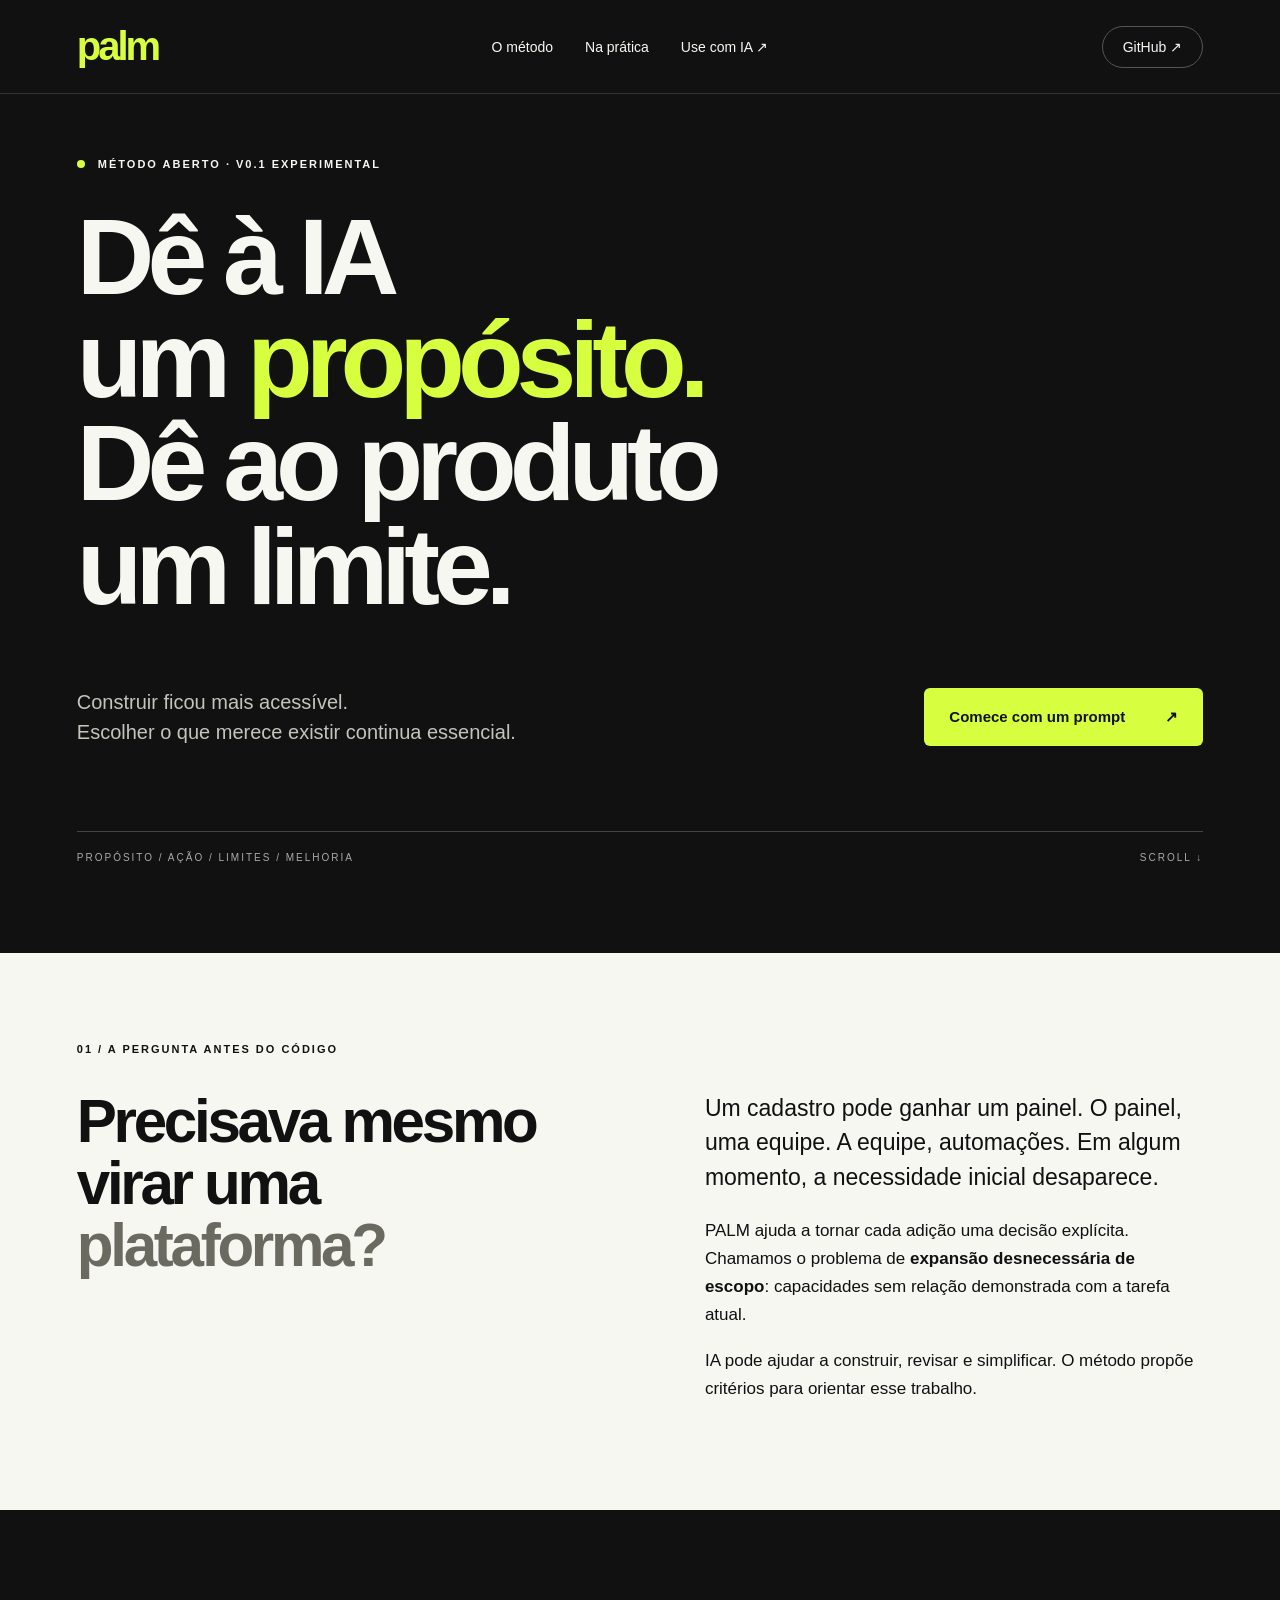
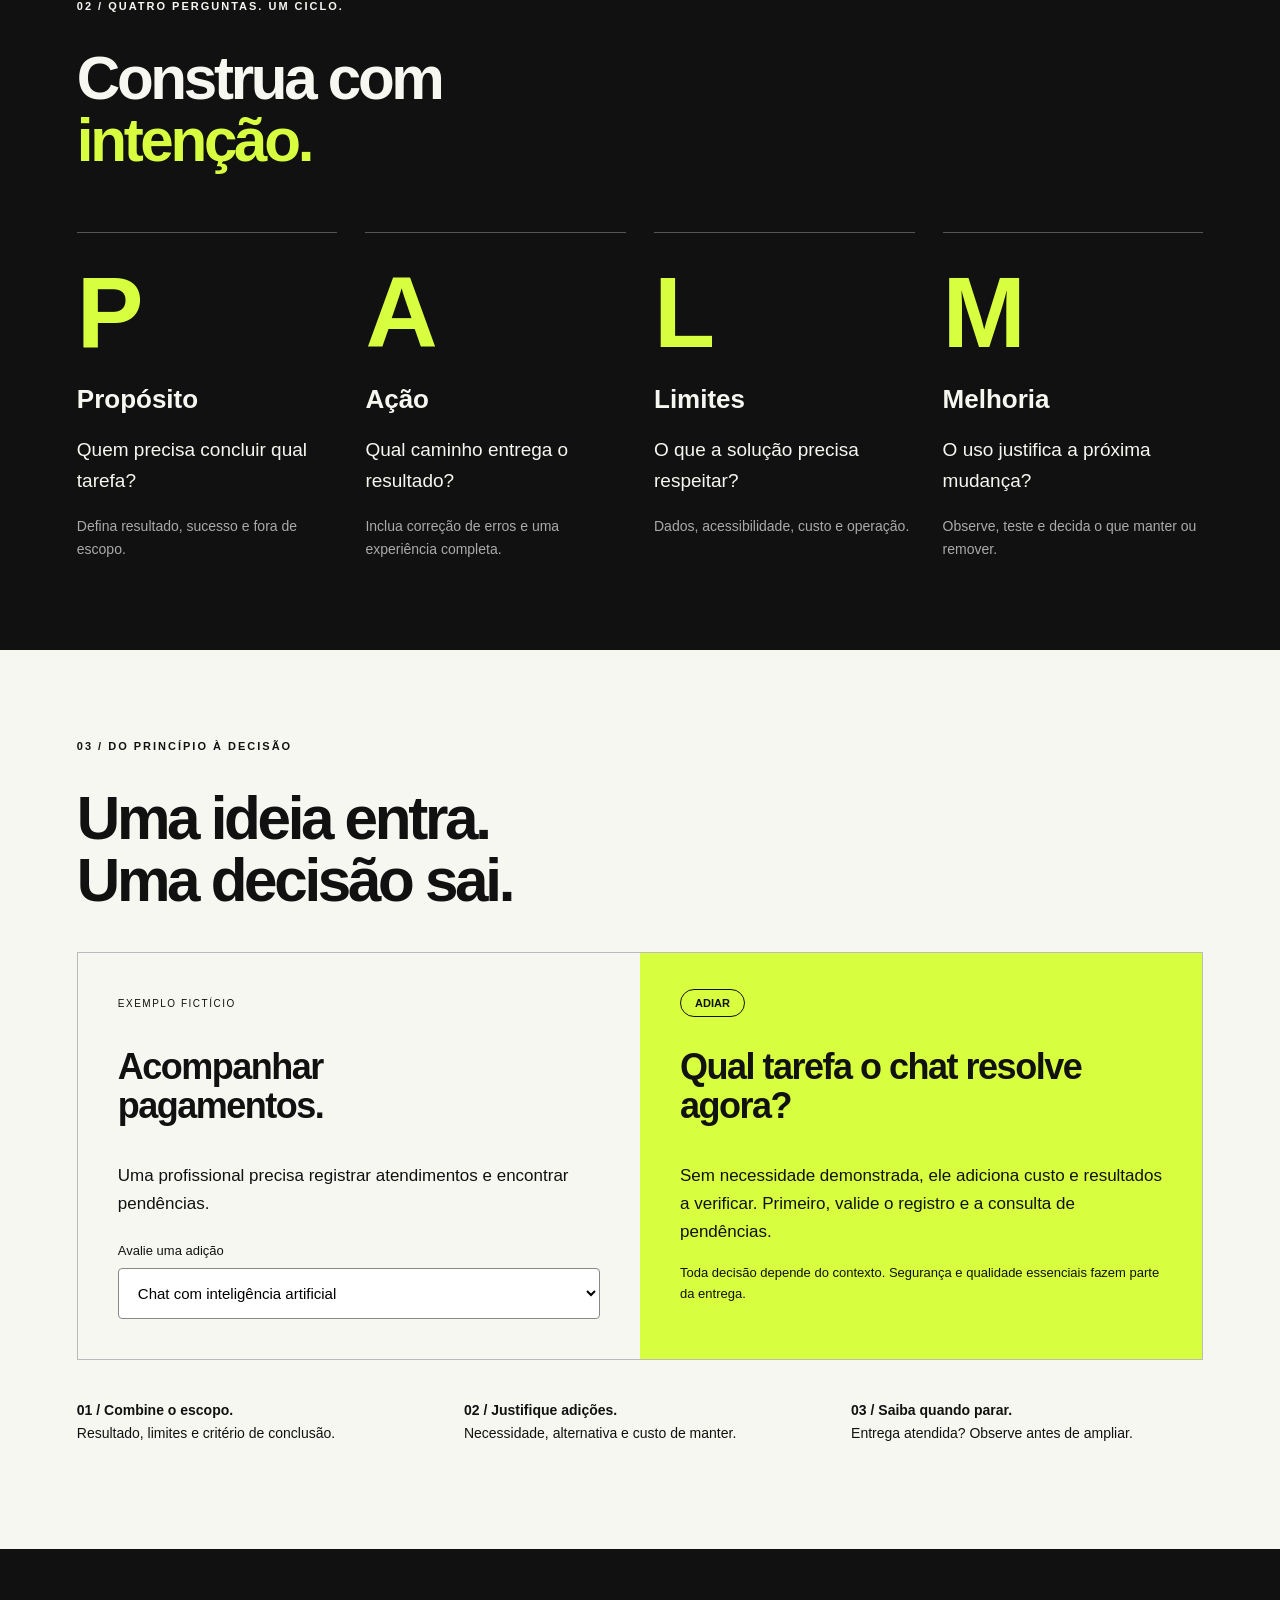
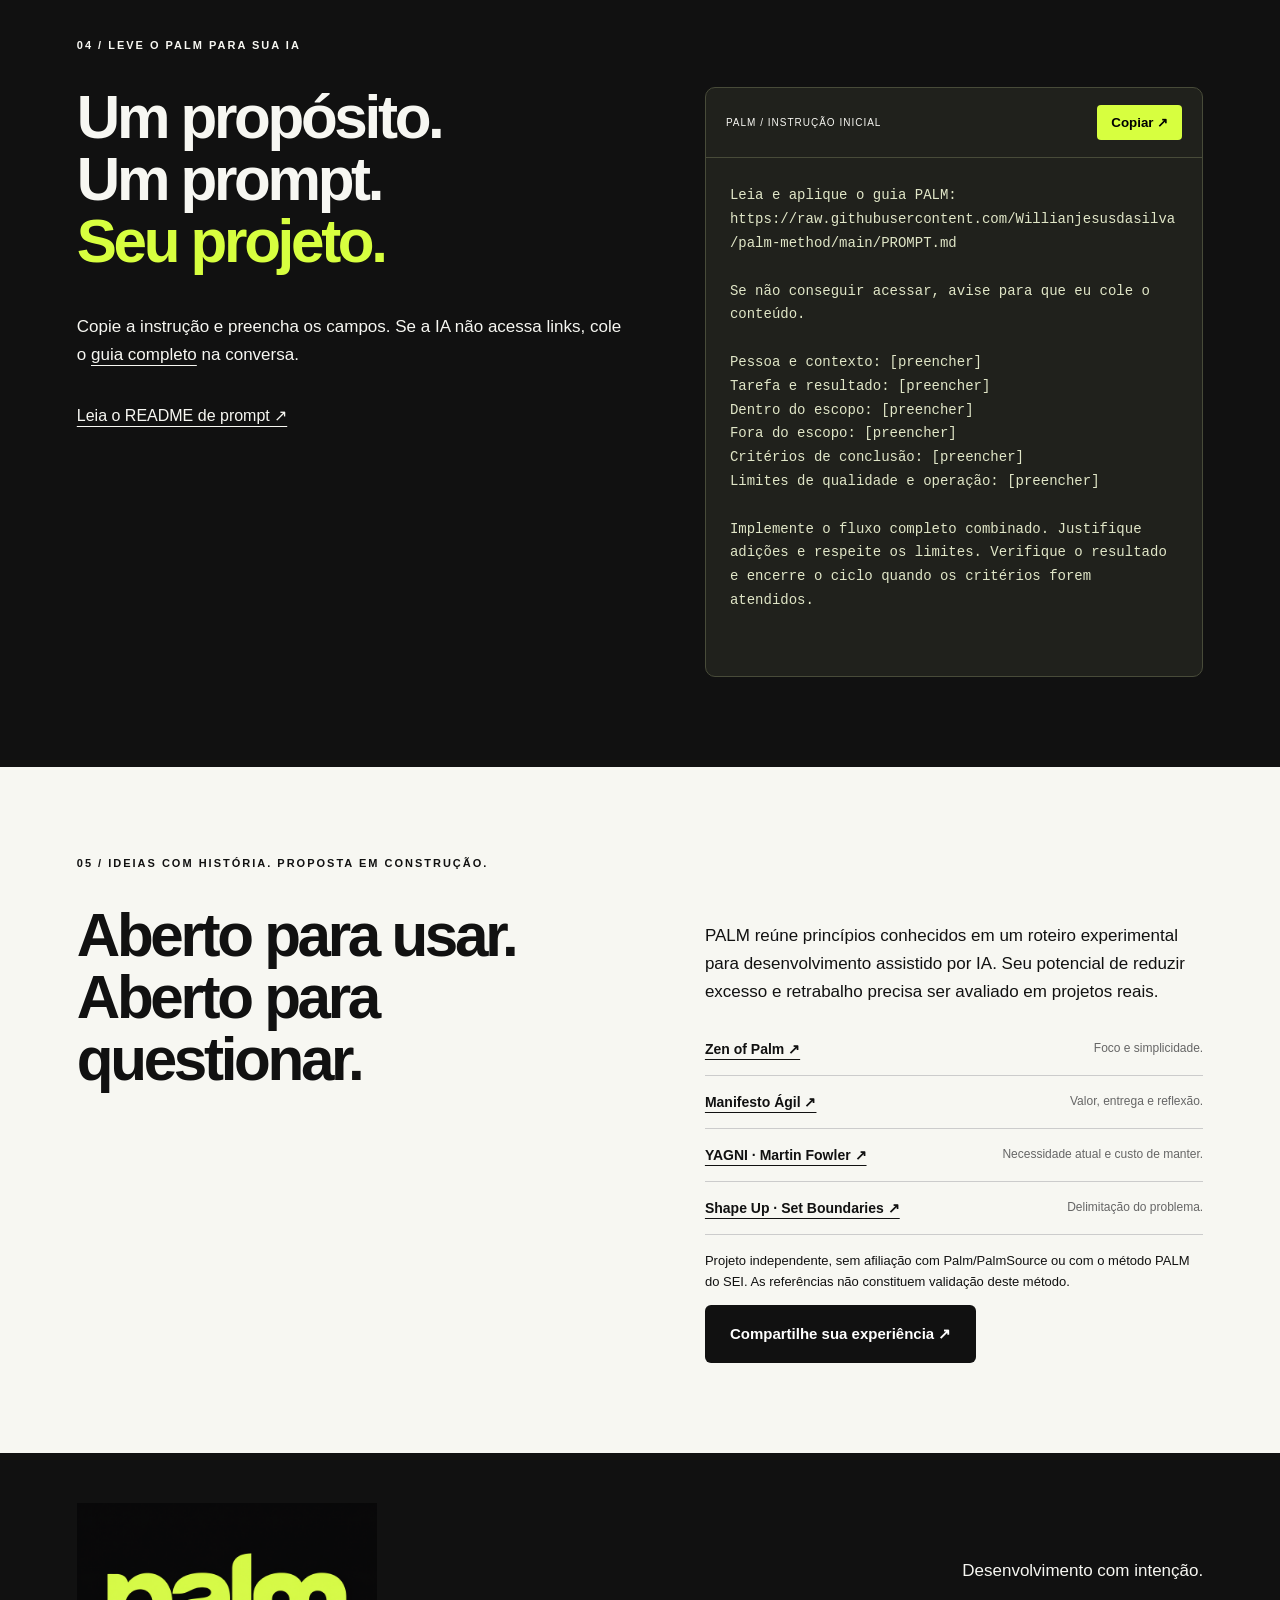
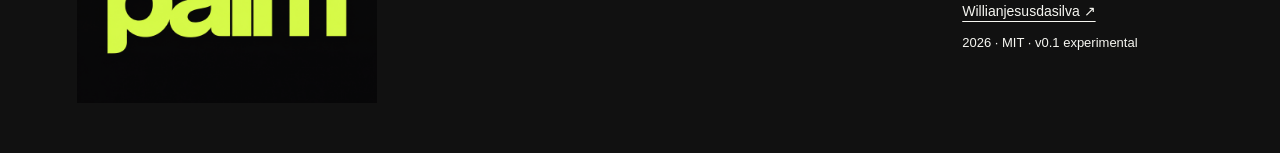
==== index.html @ abf9d0d0 "Publish PALM experimental method, prompt guide and visual website" ====
<!doctype html>
<html lang="pt-BR"><head><meta charset="utf-8"><meta name="viewport" content="width=device-width,initial-scale=1"><title>PALM — Desenvolvimento com intenção</title><meta name="description" content="Um método aberto para desenvolver com IA e controlar a expansão desnecessária de escopo. Explore o ciclo PALM e copie o prompt."><meta property="og:title" content="PALM — Dê à IA um propósito."><meta property="og:description" content="Dê ao produto um limite. Um método aberto para desenvolver com intenção."><meta property="og:image" content="https://willianjesusdasilva.github.io/palm-method/assets/palm-logo.png"><meta name="theme-color" content="#111111"><link rel="stylesheet" href="style.css"></head>
<body><a class="skip" href="#conteudo">Ir para o conteúdo</a><header><a class="wordmark" href="#" aria-label="PALM início">palm<span>®?</span></a><nav aria-label="Principal"><a href="#metodo">O método</a><a href="#pratica">Na prática</a><a href="#prompt">Use com IA ↗</a></nav><a class="repo" href="https://github.com/Willianjesusdasilva/palm-method">GitHub ↗</a></header>
<main id="conteudo"><section class="hero"><div class="eyebrow"><span class="dot"></span> MÉTODO ABERTO · V0.1 EXPERIMENTAL</div><h1>Dê à IA<br>um <em>propósito.</em><br>Dê ao produto<br>um limite.</h1><div class="hero-bottom"><p>Construir ficou mais acessível.<br>Escolher o que merece existir continua essencial.</p><a class="button lime" href="#prompt">Comece com um prompt <span>↗</span></a></div><div class="hero-note">PROPÓSITO / AÇÃO / LIMITES / MELHORIA <span>SCROLL ↓</span></div></section>
<section class="problem light"><div class="eyebrow">01 / A PERGUNTA ANTES DO CÓDIGO</div><div class="split"><h2>Precisava mesmo<br>virar uma<br><span class="outline">plataforma?</span></h2><div><p class="large">Um cadastro pode ganhar um painel. O painel, uma equipe. A equipe, automações. Em algum momento, a necessidade inicial desaparece.</p><p>PALM ajuda a tornar cada adição uma decisão explícita. Chamamos o problema de <strong>expansão desnecessária de escopo</strong>: capacidades sem relação demonstrada com a tarefa atual.</p><p>IA pode ajudar a construir, revisar e simplificar. O método propõe critérios para orientar esse trabalho.</p></div></div></section>
<section id="metodo" class="method"><div class="eyebrow">02 / QUATRO PERGUNTAS. UM CICLO.</div><h2>Construa com<br><em>intenção.</em></h2><div class="stages"><article><span>P</span><h3>Propósito</h3><p>Quem precisa concluir qual tarefa?</p><small>Defina resultado, sucesso e fora de escopo.</small></article><article><span>A</span><h3>Ação</h3><p>Qual caminho entrega o resultado?</p><small>Inclua correção de erros e uma experiência completa.</small></article><article><span>L</span><h3>Limites</h3><p>O que a solução precisa respeitar?</p><small>Dados, acessibilidade, custo e operação.</small></article><article><span>M</span><h3>Melhoria</h3><p>O uso justifica a próxima mudança?</p><small>Observe, teste e decida o que manter ou remover.</small></article></div></section>
<section id="pratica" class="practice light"><div class="eyebrow">03 / DO PRINCÍPIO À DECISÃO</div><h2>Uma ideia entra.<br>Uma decisão sai.</h2><div class="decision"><div><span class="tag">EXEMPLO FICTÍCIO</span><h3>Acompanhar<br>pagamentos.</h3><p>Uma profissional precisa registrar atendimentos e encontrar pendências.</p><label for="scenario">Avalie uma adição</label><select id="scenario"><option value="chat">Chat com inteligência artificial</option><option value="access">Controle de acesso</option><option value="dashboard">Painel de indicadores</option></select></div><div class="decision-answer" aria-live="polite"><span id="verdict">ADIAR</span><h3 id="reason">Qual tarefa o chat resolve agora?</h3><p id="explanation">Sem necessidade demonstrada, ele adiciona custo e resultados a verificar. Primeiro, valide o registro e a consulta de pendências.</p><p class="fine">Toda decisão depende do contexto. Segurança e qualidade essenciais fazem parte da entrega.</p></div></div><div class="rules"><p><b>01 / Combine o escopo.</b><br>Resultado, limites e critério de conclusão.</p><p><b>02 / Justifique adições.</b><br>Necessidade, alternativa e custo de manter.</p><p><b>03 / Saiba quando parar.</b><br>Entrega atendida? Observe antes de ampliar.</p></div></section>
<section id="prompt" class="prompt"><div class="eyebrow">04 / LEVE O PALM PARA SUA IA</div><div class="split"><div><h2>Um propósito.<br>Um prompt.<br><em>Seu projeto.</em></h2><p>Copie a instrução e preencha os campos. Se a IA não acessa links, cole o <a href="PROMPT.md">guia completo</a> na conversa.</p><a class="text-link" href="https://github.com/Willianjesusdasilva/palm-method/blob/main/PROMPT.md">Leia o README de prompt ↗</a></div><div class="terminal"><div class="terminal-top">PALM / INSTRUÇÃO INICIAL <button id="copy" type="button">Copiar ↗</button></div><pre id="prompt-text">Leia e aplique o guia PALM:
https://raw.githubusercontent.com/Willianjesusdasilva/palm-method/main/PROMPT.md

Se não conseguir acessar, avise para que eu cole o conteúdo.

Pessoa e contexto: [preencher]
Tarefa e resultado: [preencher]
Dentro do escopo: [preencher]
Fora do escopo: [preencher]
Critérios de conclusão: [preencher]
Limites de qualidade e operação: [preencher]

Implemente o fluxo completo combinado. Justifique adições e respeite os limites. Verifique o resultado e encerre o ciclo quando os critérios forem atendidos.</pre><p id="copy-status" role="status"></p></div></div></section>
<section class="references light"><div class="eyebrow">05 / IDEIAS COM HISTÓRIA. PROPOSTA EM CONSTRUÇÃO.</div><div class="split"><h2>Aberto para usar.<br>Aberto para<br>questionar.</h2><div><p>PALM reúne princípios conhecidos em um roteiro experimental para desenvolvimento assistido por IA. Seu potencial de reduzir excesso e retrabalho precisa ser avaliado em projetos reais.</p><ul><li><a href="https://www.cs.uml.edu/~fredm/courses/91.308-fall05/palm/zenofpalm.pdf">Zen of Palm ↗</a><span>Foco e simplicidade.</span></li><li><a href="https://agilemanifesto.org/principles.html">Manifesto Ágil ↗</a><span>Valor, entrega e reflexão.</span></li><li><a href="https://martinfowler.com/bliki/Yagni.html">YAGNI · Martin Fowler ↗</a><span>Necessidade atual e custo de manter.</span></li><li><a href="https://basecamp.com/shapeup/1.2-chapter-03">Shape Up · Set Boundaries ↗</a><span>Delimitação do problema.</span></li></ul><p class="fine">Projeto independente, sem afiliação com Palm/PalmSource ou com o método PALM do SEI. As referências não constituem validação deste método.</p><a class="button dark" href="https://github.com/Willianjesusdasilva/palm-method/issues">Compartilhe sua experiência ↗</a></div></div></section>
<footer><img src="assets/palm-logo.png" alt="palm" width="300"><div><p>Desenvolvimento com intenção.</p><a href="https://github.com/Willianjesusdasilva">Willianjesusdasilva ↗</a><p class="fine">2026 · MIT · v0.1 experimental</p></div></footer></main><script src="app.js"></script></body></html>
---- style.css ----
:root{--ink:#111;--lime:#d7ff3f;--paper:#f7f7f2}*{box-sizing:border-box}html{scroll-behavior:smooth;scroll-padding-top:30px}body{margin:0;background:var(--ink);color:var(--paper);font-family:Arial,Helvetica,sans-serif}a{color:inherit;text-underline-offset:5px}header{display:flex;align-items:center;justify-content:space-between;padding:24px 6%;border-bottom:1px solid #333}.wordmark{font-size:40px;font-weight:900;letter-spacing:-3px;text-decoration:none;color:var(--lime)}.wordmark span{display:none}nav{display:flex;gap:32px}nav a,.repo{font-size:14px;text-decoration:none}.repo{border:1px solid #555;padding:12px 20px;border-radius:30px}section{padding:90px 6%}.hero{padding-top:64px}.eyebrow{font-size:11px;font-weight:700;letter-spacing:2px;margin-bottom:36px}.dot{display:inline-block;width:8px;height:8px;border-radius:50%;background:var(--lime);margin-right:8px}h1{font-size:clamp(64px,8.4vw,130px);line-height:.96;letter-spacing:-.065em;margin:0 0 48px;font-weight:800}em{color:var(--lime);font-style:normal}.hero-bottom{display:flex;justify-content:space-between;align-items:center}.hero-bottom p{font-size:20px;line-height:1.5;color:#c4c4bc}.button{display:inline-flex;align-items:center;gap:40px;padding:20px 25px;border-radius:6px;font-size:15px;font-weight:700;text-decoration:none}.lime{background:var(--lime);color:var(--ink)}.dark{background:var(--ink);color:white}.hero-note{display:flex;justify-content:space-between;margin-top:64px;padding-top:20px;border-top:1px solid #444;font-size:10px;letter-spacing:2px;color:#aaa}.light{background:var(--paper);color:var(--ink)}.split{display:grid;grid-template-columns:1.1fr 1fr;gap:80px}h2{font-size:clamp(40px,4.7vw,70px);line-height:1.03;letter-spacing:-.055em;margin:0 0 40px}.outline{color:#6a6a60}p{line-height:1.65;font-size:17px}.large{font-size:23px;line-height:1.5;margin-top:0}.stages{display:grid;grid-template-columns:repeat(4,1fr);gap:28px;margin-top:60px}.stages article{border-top:1px solid #555;padding-top:22px}.stages article>span{font-size:100px;color:var(--lime);font-weight:bold;letter-spacing:-8px}.stages h3{font-size:26px;margin:14px 0}.stages p{font-size:19px}.stages small{font-size:14px;line-height:1.6;color:#aaa}.decision{display:grid;grid-template-columns:1fr 1fr;border:1px solid #bbb}.decision>div{padding:40px}.tag{font-size:10px;letter-spacing:1.5px}.decision h3{font-size:36px;letter-spacing:-1.5px;line-height:1.1}.decision-answer{background:var(--lime)}.decision-answer>span{border:1px solid #111;border-radius:20px;padding:7px 14px;font-size:11px;font-weight:700}label{display:block;font-size:13px;margin:25px 0 10px}select{width:100%;padding:15px;background:white;border:1px solid #888;font-size:15px;border-radius:4px}.fine{font-size:13px;line-height:1.6}.rules{display:grid;grid-template-columns:repeat(3,1fr);gap:35px;margin-top:25px}.rules p{font-size:14px}.terminal{background:#20211c;border:1px solid #484b39;border-radius:10px;overflow:hidden}.terminal-top{display:flex;align-items:center;justify-content:space-between;padding:17px 20px;border-bottom:1px solid #484b39;font-size:10px;letter-spacing:1px}button{background:var(--lime);border:0;border-radius:4px;padding:10px 14px;cursor:pointer;font-weight:700}pre{font-family:Consolas,monospace;white-space:pre-wrap;overflow-wrap:anywhere;padding:12px 24px;font-size:14px;line-height:1.7;color:#e0e6c7}.text-link{display:inline-block;margin-top:20px}#copy-status{min-height:24px;font-size:13px;padding:0 24px;color:var(--lime)}ul{list-style:none;padding:0}li{padding:18px 0;border-bottom:1px solid #ccc;display:flex;justify-content:space-between;gap:15px}li a{font-weight:700;font-size:14px}li span{font-size:12px;color:#666}footer{padding:50px 6%;display:flex;align-items:center;justify-content:space-between}footer img{max-width:45%;height:auto}footer a{font-size:14px}a:focus-visible,button:focus-visible,select:focus-visible{outline:3px solid #a463ff;outline-offset:6px}.skip{position:absolute;left:10px;top:-100px;background:white;color:black;padding:15px;z-index:2}.skip:focus{top:10px}@media(max-width:760px){header{padding:20px 6%}nav{gap:14px}nav a{font-size:12px}.repo{display:none}section{padding:60px 6%}.hero{padding-top:45px}h1{font-size:clamp(56px,12vw,90px)}.hero-bottom,.split{display:block}.hero-bottom .button{margin-top:15px}.hero-note span{display:none}.split>div{margin-top:25px}.stages{grid-template-columns:1fr 1fr;gap:30px}.stages article>span{font-size:75px}.decision{grid-template-columns:1fr}.decision>div{padding:28px}.rules{grid-template-columns:1fr;gap:0}.terminal{margin-top:35px}li{display:block}li span{display:block;margin-top:8px}footer{gap:20px}footer p{font-size:14px}}@media(prefers-reduced-motion:reduce){html{scroll-behavior:auto}}
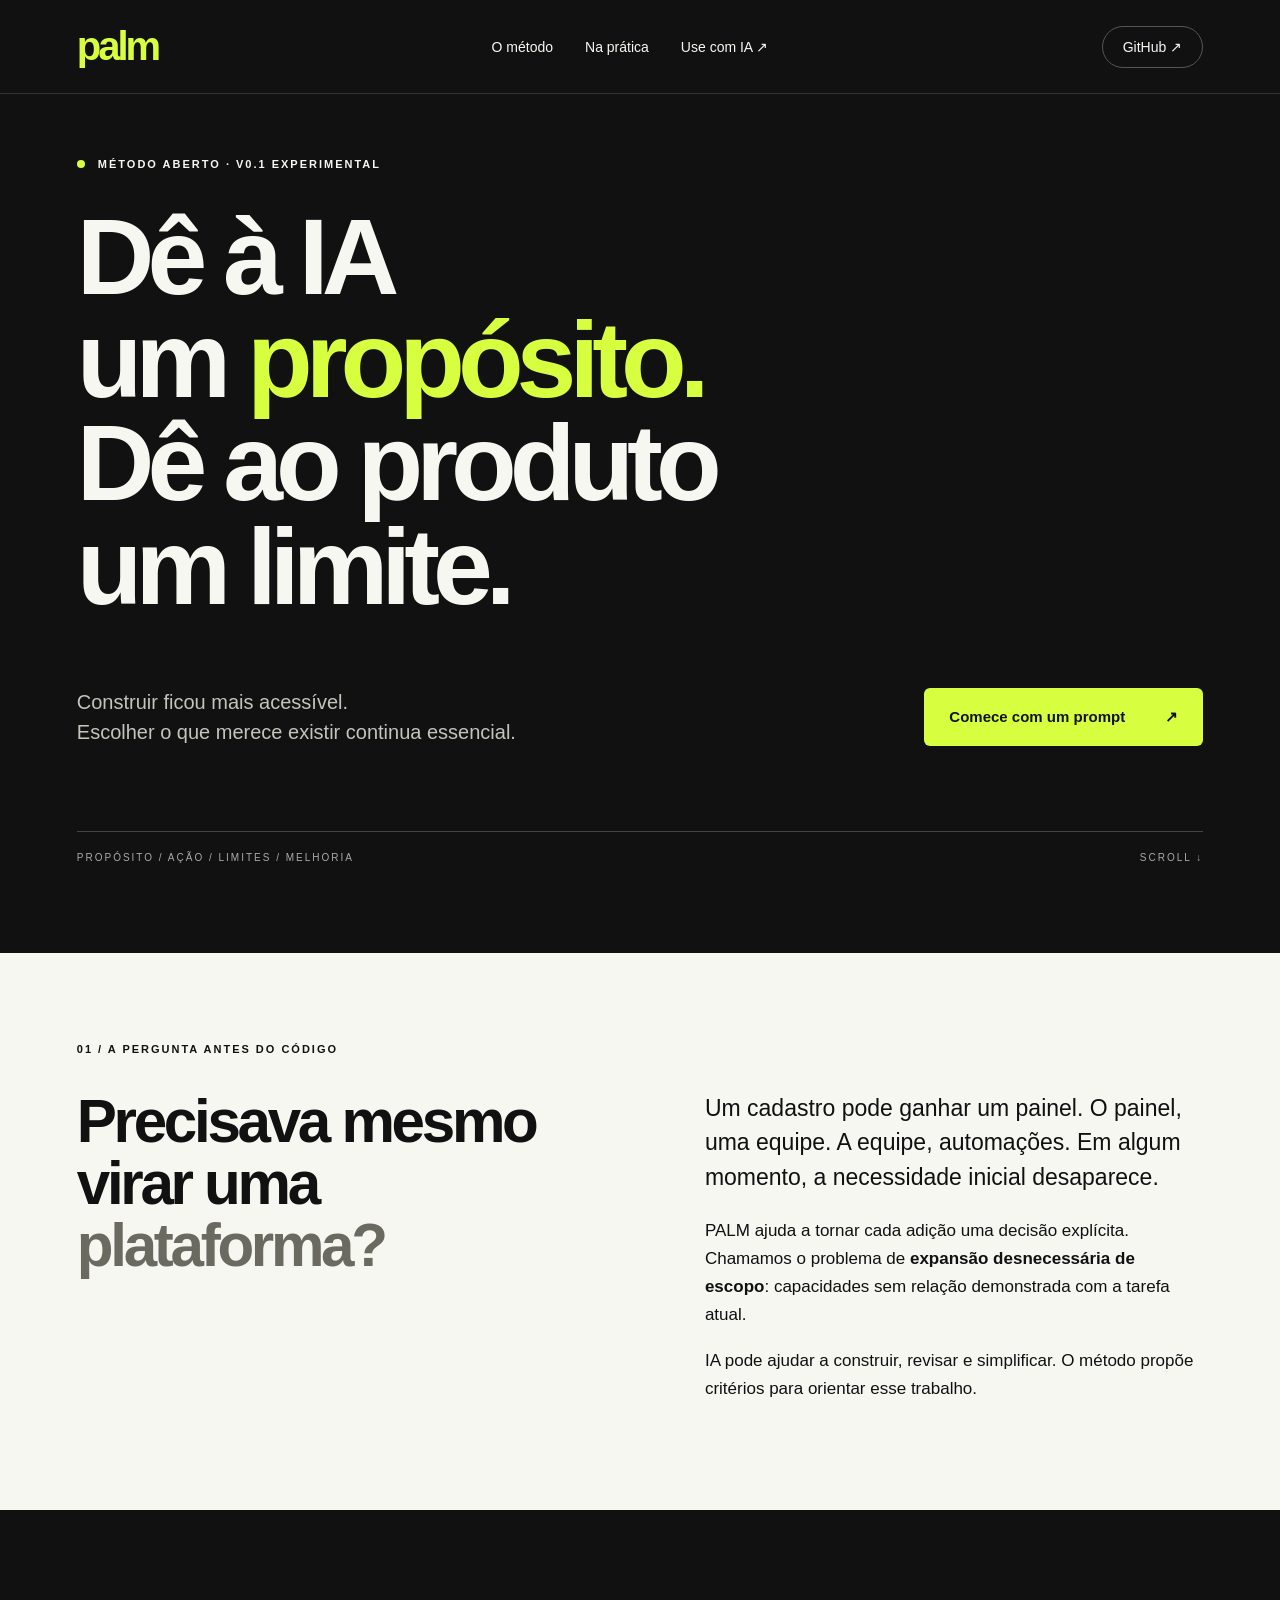
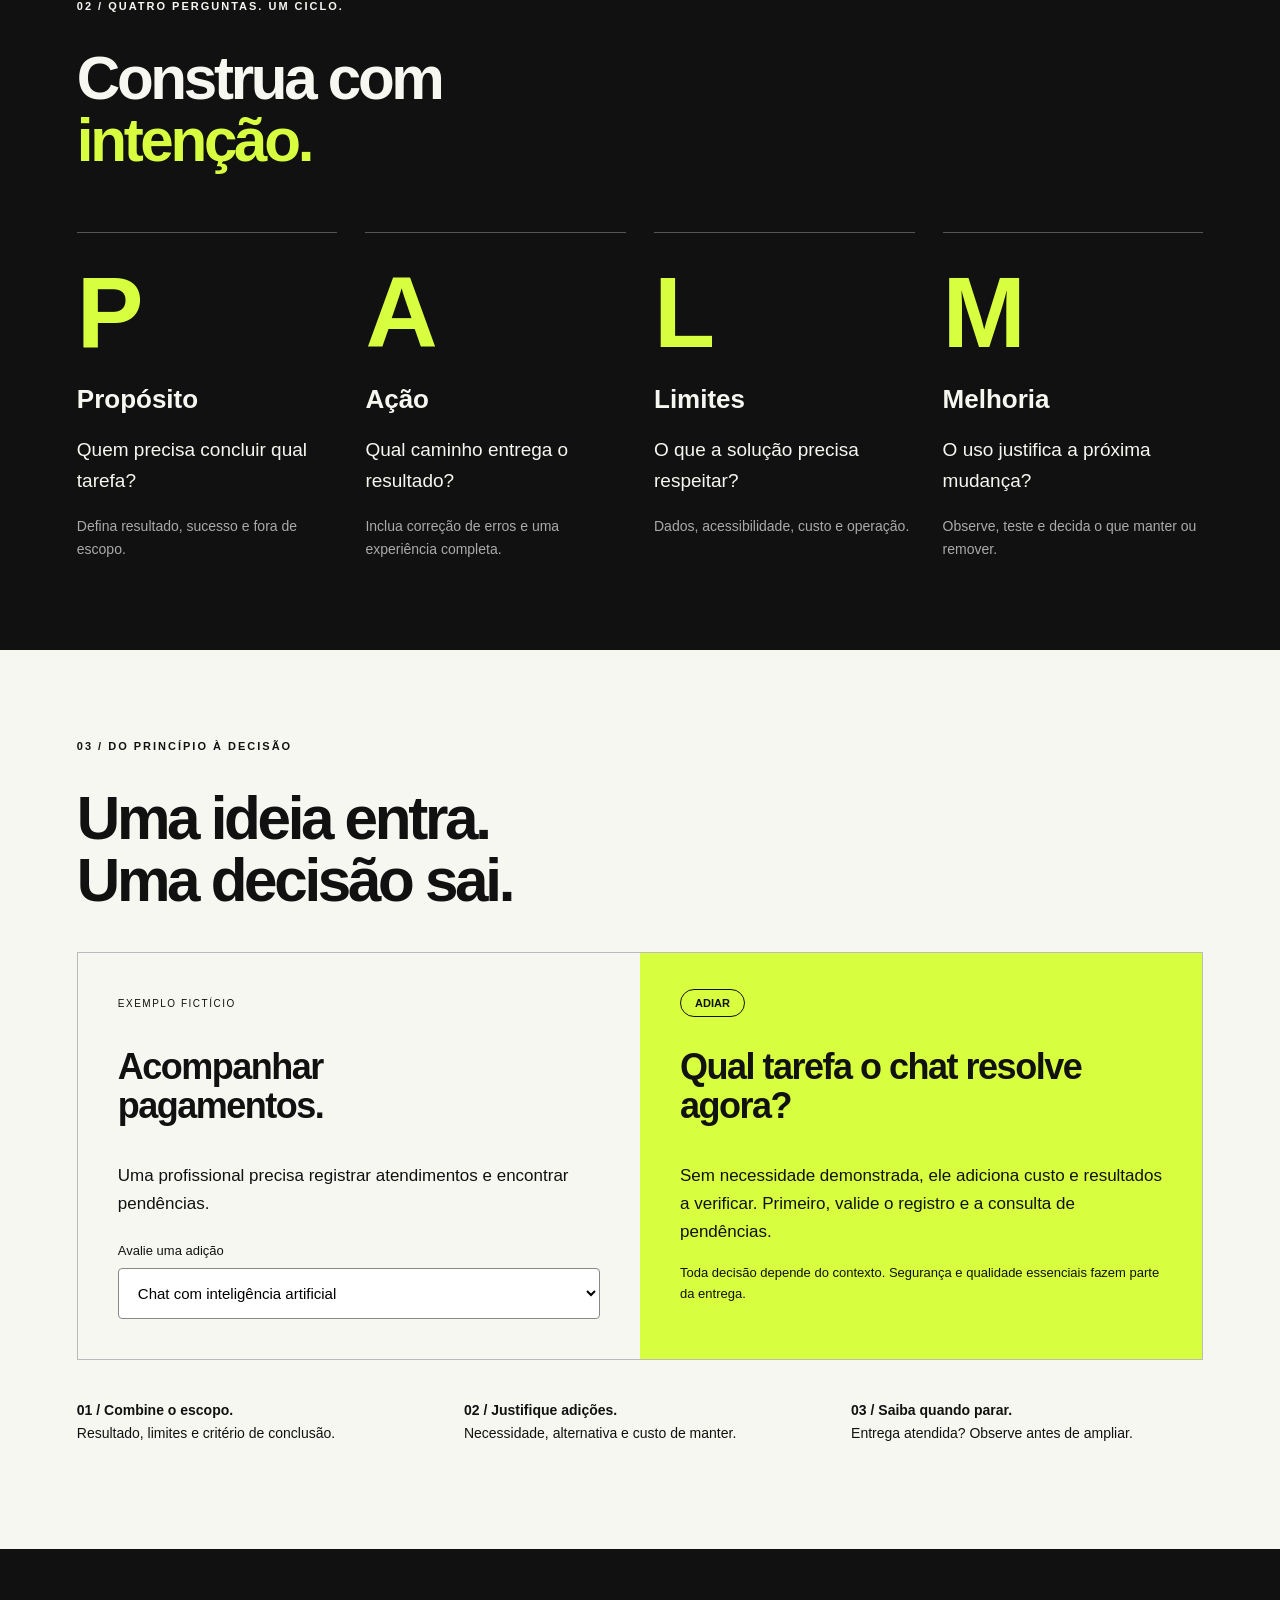
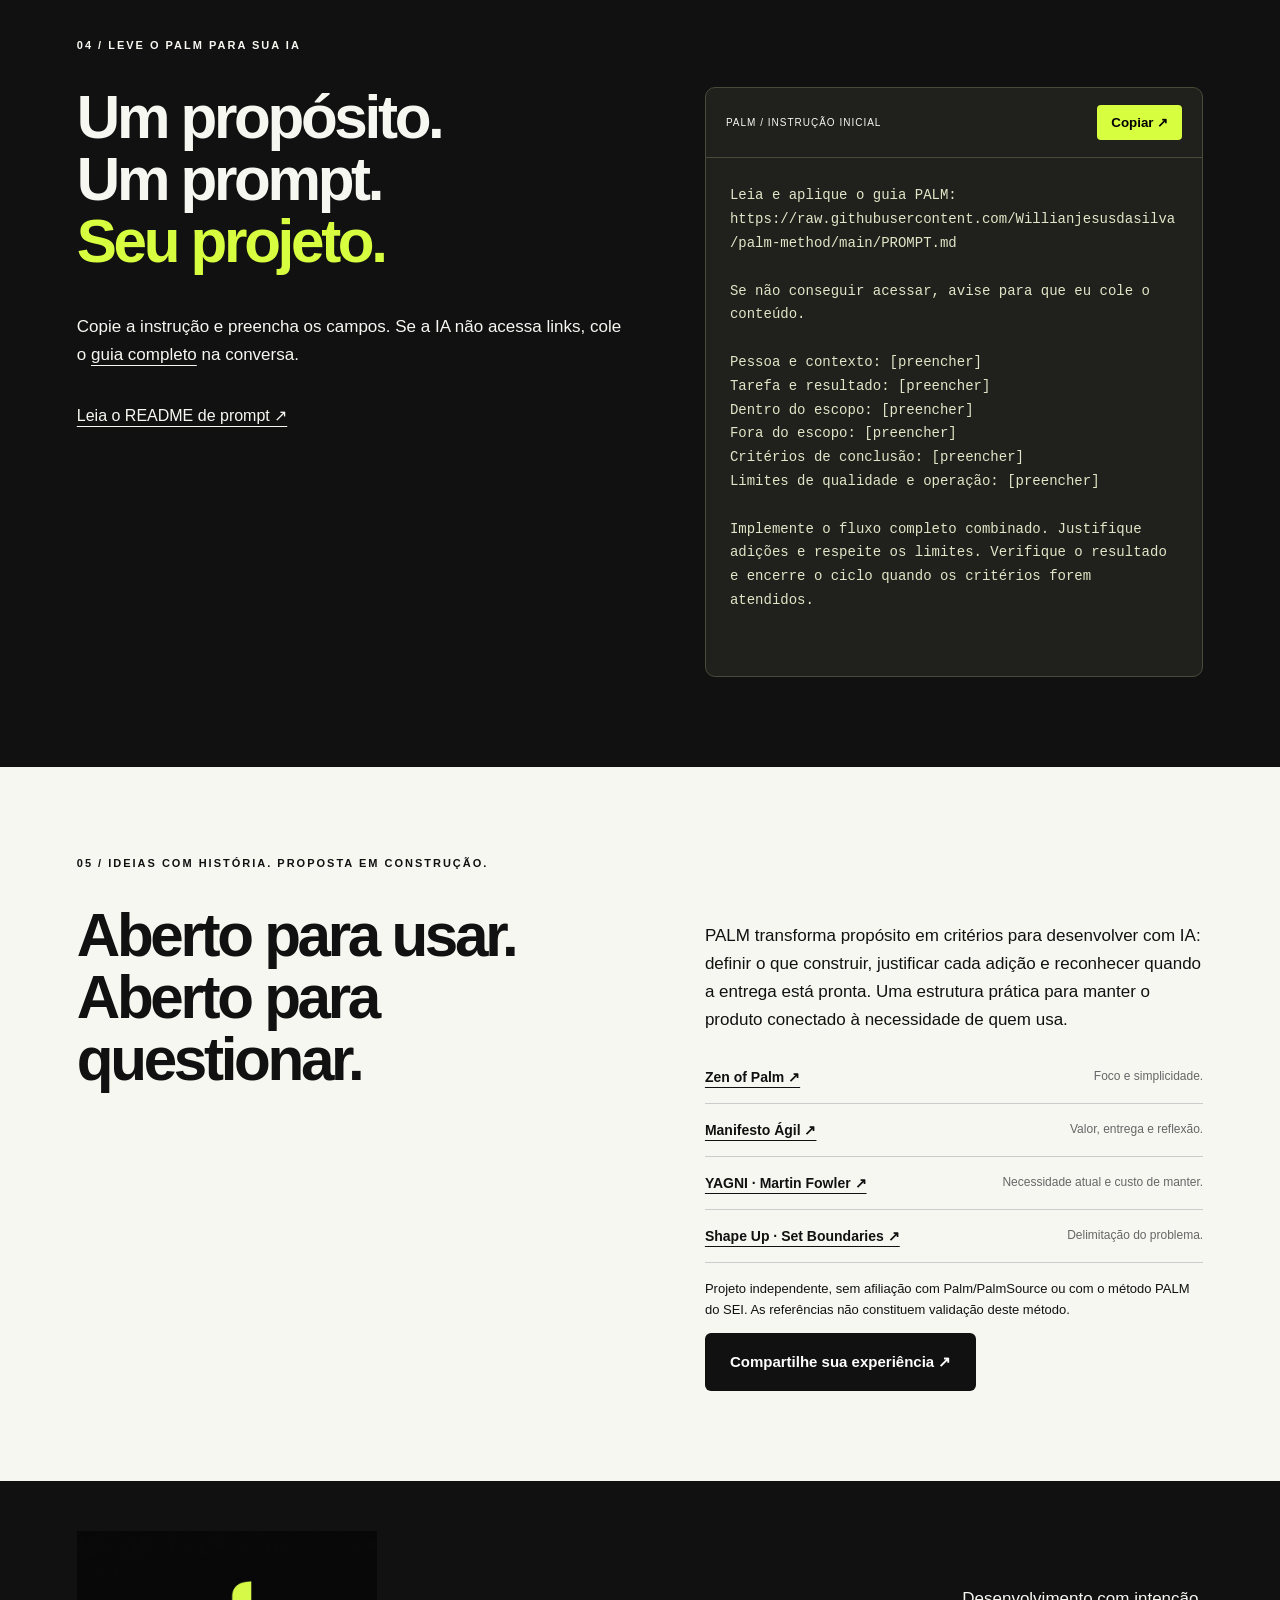
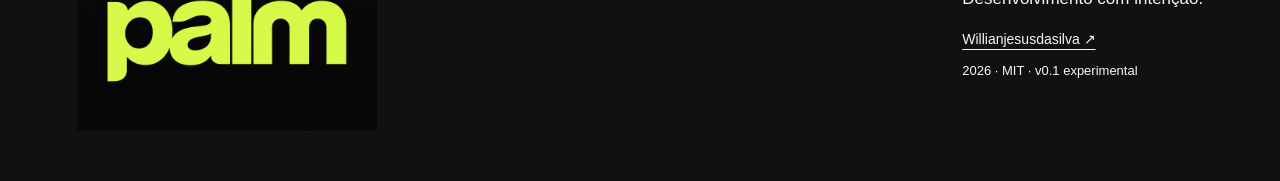
==== commit c552b037: "Clarify PALM value proposition with concrete scope decisions" ====
--- a/index.html
+++ b/index.html
@@ -1,6 +1,6 @@
 <!doctype html>
 <html lang="pt-BR"><head><meta charset="utf-8"><meta name="viewport" content="width=device-width,initial-scale=1"><title>PALM — Desenvolvimento com intenção</title><meta name="description" content="Um método aberto para desenvolver com IA e controlar a expansão desnecessária de escopo. Explore o ciclo PALM e copie o prompt."><meta property="og:title" content="PALM — Dê à IA um propósito."><meta property="og:description" content="Dê ao produto um limite. Um método aberto para desenvolver com intenção."><meta property="og:image" content="https://willianjesusdasilva.github.io/palm-method/assets/palm-logo.png"><meta name="theme-color" content="#111111"><link rel="stylesheet" href="style.css"></head>
-<body><a class="skip" href="#conteudo">Ir para o conteúdo</a><header><a class="wordmark" href="#" aria-label="PALM início">palm<span>®?</span></a><nav aria-label="Principal"><a href="#metodo">O método</a><a href="#pratica">Na prática</a><a href="#prompt">Use com IA ↗</a></nav><a class="repo" href="https://github.com/Willianjesusdasilva/palm-method">GitHub ↗</a></header>
+<body><a class="skip" href="#conteudo">Ir para o conteúdo</a><header><a class="wordmark" href="#" aria-label="PALM início">palm</a><nav aria-label="Principal"><a href="#metodo">O método</a><a href="#pratica">Na prática</a><a href="#prompt">Use com IA ↗</a></nav><a class="repo" href="https://github.com/Willianjesusdasilva/palm-method">GitHub ↗</a></header>
 <main id="conteudo"><section class="hero"><div class="eyebrow"><span class="dot"></span> MÉTODO ABERTO · V0.1 EXPERIMENTAL</div><h1>Dê à IA<br>um <em>propósito.</em><br>Dê ao produto<br>um limite.</h1><div class="hero-bottom"><p>Construir ficou mais acessível.<br>Escolher o que merece existir continua essencial.</p><a class="button lime" href="#prompt">Comece com um prompt <span>↗</span></a></div><div class="hero-note">PROPÓSITO / AÇÃO / LIMITES / MELHORIA <span>SCROLL ↓</span></div></section>
 <section class="problem light"><div class="eyebrow">01 / A PERGUNTA ANTES DO CÓDIGO</div><div class="split"><h2>Precisava mesmo<br>virar uma<br><span class="outline">plataforma?</span></h2><div><p class="large">Um cadastro pode ganhar um painel. O painel, uma equipe. A equipe, automações. Em algum momento, a necessidade inicial desaparece.</p><p>PALM ajuda a tornar cada adição uma decisão explícita. Chamamos o problema de <strong>expansão desnecessária de escopo</strong>: capacidades sem relação demonstrada com a tarefa atual.</p><p>IA pode ajudar a construir, revisar e simplificar. O método propõe critérios para orientar esse trabalho.</p></div></div></section>
 <section id="metodo" class="method"><div class="eyebrow">02 / QUATRO PERGUNTAS. UM CICLO.</div><h2>Construa com<br><em>intenção.</em></h2><div class="stages"><article><span>P</span><h3>Propósito</h3><p>Quem precisa concluir qual tarefa?</p><small>Defina resultado, sucesso e fora de escopo.</small></article><article><span>A</span><h3>Ação</h3><p>Qual caminho entrega o resultado?</p><small>Inclua correção de erros e uma experiência completa.</small></article><article><span>L</span><h3>Limites</h3><p>O que a solução precisa respeitar?</p><small>Dados, acessibilidade, custo e operação.</small></article><article><span>M</span><h3>Melhoria</h3><p>O uso justifica a próxima mudança?</p><small>Observe, teste e decida o que manter ou remover.</small></article></div></section>
@@ -18,5 +18,7 @@
 Limites de qualidade e operação: [preencher]
 
 Implemente o fluxo completo combinado. Justifique adições e respeite os limites. Verifique o resultado e encerre o ciclo quando os critérios forem atendidos.</pre><p id="copy-status" role="status"></p></div></div></section>
-<section class="references light"><div class="eyebrow">05 / IDEIAS COM HISTÓRIA. PROPOSTA EM CONSTRUÇÃO.</div><div class="split"><h2>Aberto para usar.<br>Aberto para<br>questionar.</h2><div><p>PALM reúne princípios conhecidos em um roteiro experimental para desenvolvimento assistido por IA. Seu potencial de reduzir excesso e retrabalho precisa ser avaliado em projetos reais.</p><ul><li><a href="https://www.cs.uml.edu/~fredm/courses/91.308-fall05/palm/zenofpalm.pdf">Zen of Palm ↗</a><span>Foco e simplicidade.</span></li><li><a href="https://agilemanifesto.org/principles.html">Manifesto Ágil ↗</a><span>Valor, entrega e reflexão.</span></li><li><a href="https://martinfowler.com/bliki/Yagni.html">YAGNI · Martin Fowler ↗</a><span>Necessidade atual e custo de manter.</span></li><li><a href="https://basecamp.com/shapeup/1.2-chapter-03">Shape Up · Set Boundaries ↗</a><span>Delimitação do problema.</span></li></ul><p class="fine">Projeto independente, sem afiliação com Palm/PalmSource ou com o método PALM do SEI. As referências não constituem validação deste método.</p><a class="button dark" href="https://github.com/Willianjesusdasilva/palm-method/issues">Compartilhe sua experiência ↗</a></div></div></section>
+<section class="references light"><div class="eyebrow">05 / IDEIAS COM HISTÓRIA. PROPOSTA EM CONSTRUÇÃO.</div><div class="split"><h2>Aberto para usar.<br>Aberto para<br>questionar.</h2><div><p>PALM transforma propósito em critérios para desenvolver com IA: definir o que construir, justificar cada adição e reconhecer quando a entrega está pronta. Uma estrutura prática para manter o produto conectado à necessidade de quem usa.</p><ul><li><a href="https://www.cs.uml.edu/~fredm/courses/91.308-fall05/palm/zenofpalm.pdf">Zen of Palm ↗</a><span>Foco e simplicidade.</span></li><li><a href="https://agilemanifesto.org/principles.html">Manifesto Ágil ↗</a><span>Valor, entrega e reflexão.</span></li><li><a href="https://martinfowler.com/bliki/Yagni.html">YAGNI · Martin Fowler ↗</a><span>Necessidade atual e custo de manter.</span></li><li><a href="https://basecamp.com/shapeup/1.2-chapter-03">Shape Up · Set Boundaries ↗</a><span>Delimitação do problema.</span></li></ul><p class="fine">Projeto independente, sem afiliação com Palm/PalmSource ou com o método PALM do SEI. As referências não constituem validação deste método.</p><a class="button dark" href="https://github.com/Willianjesusdasilva/palm-method/issues">Compartilhe sua experiência ↗</a></div></div></section>
 <footer><img src="assets/palm-logo.png" alt="palm" width="300"><div><p>Desenvolvimento com intenção.</p><a href="https://github.com/Willianjesusdasilva">Willianjesusdasilva ↗</a><p class="fine">2026 · MIT · v0.1 experimental</p></div></footer></main><script src="app.js"></script></body></html>
+
+
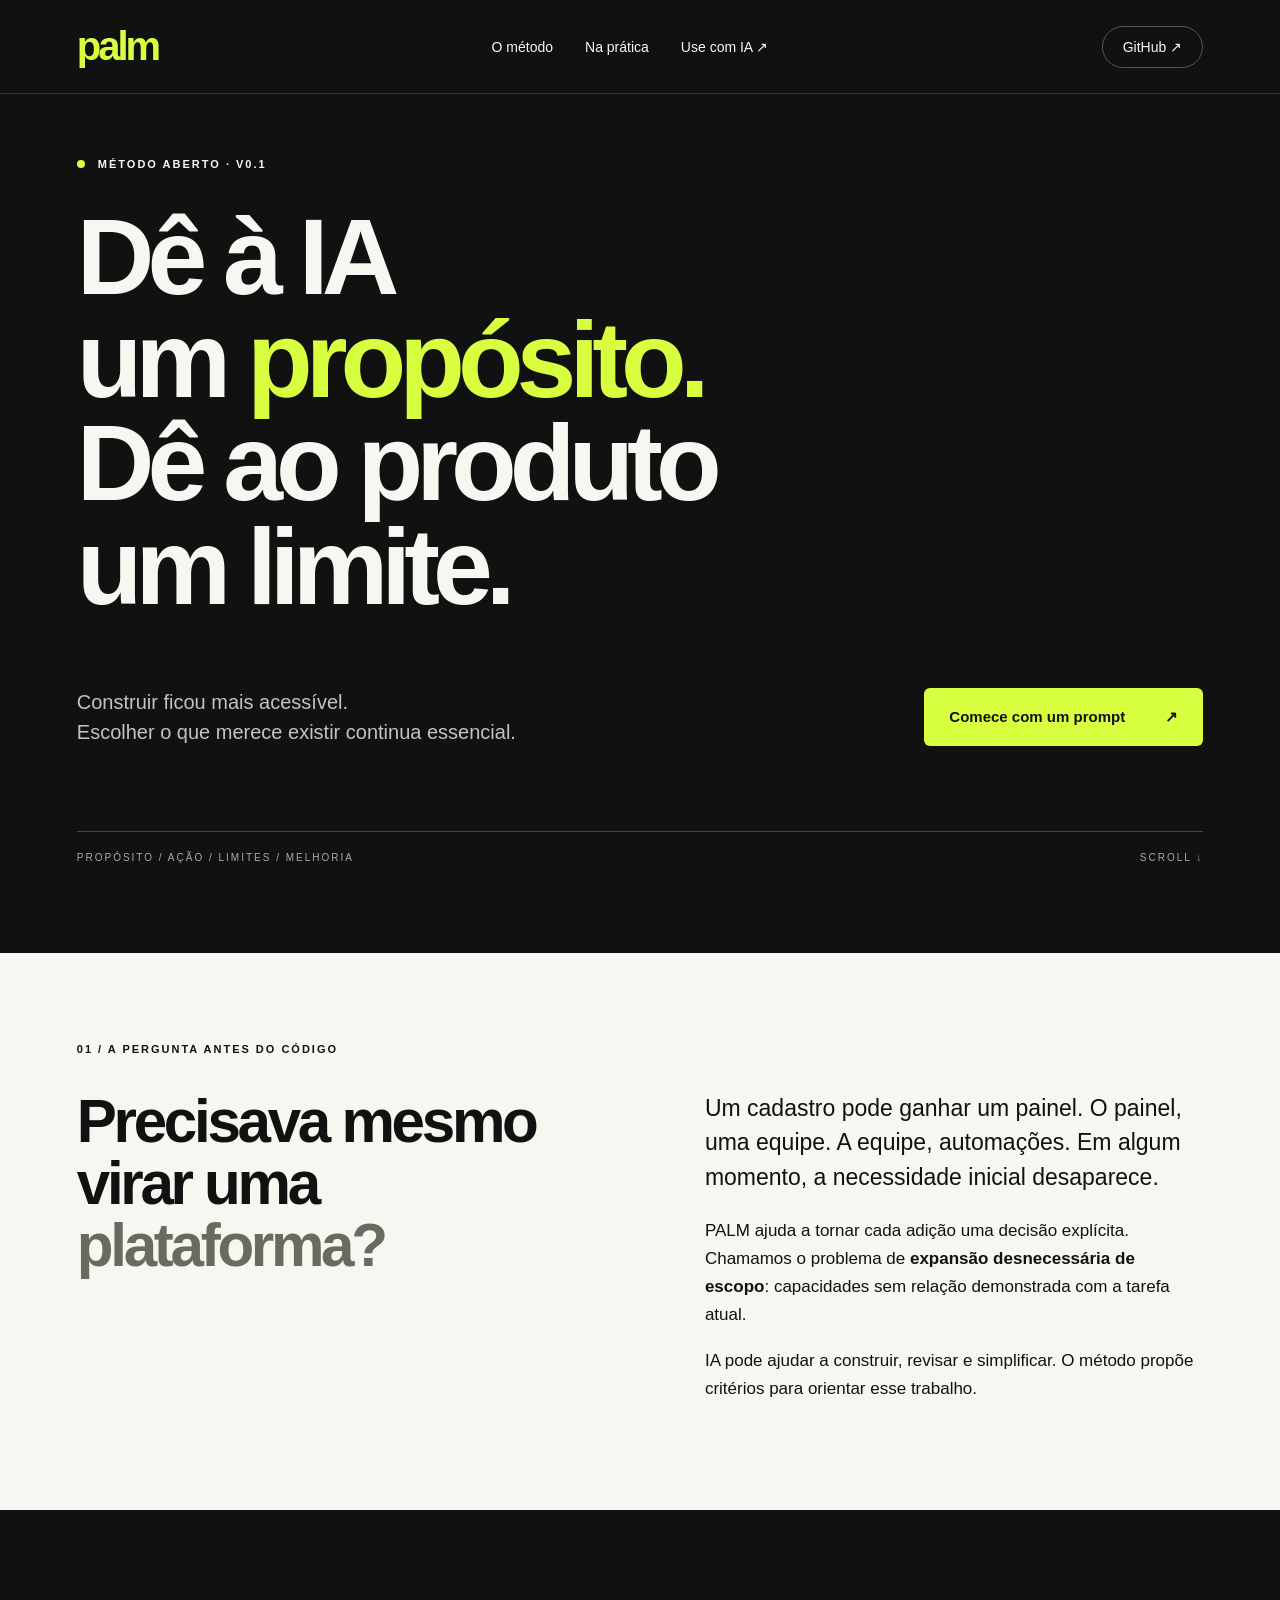
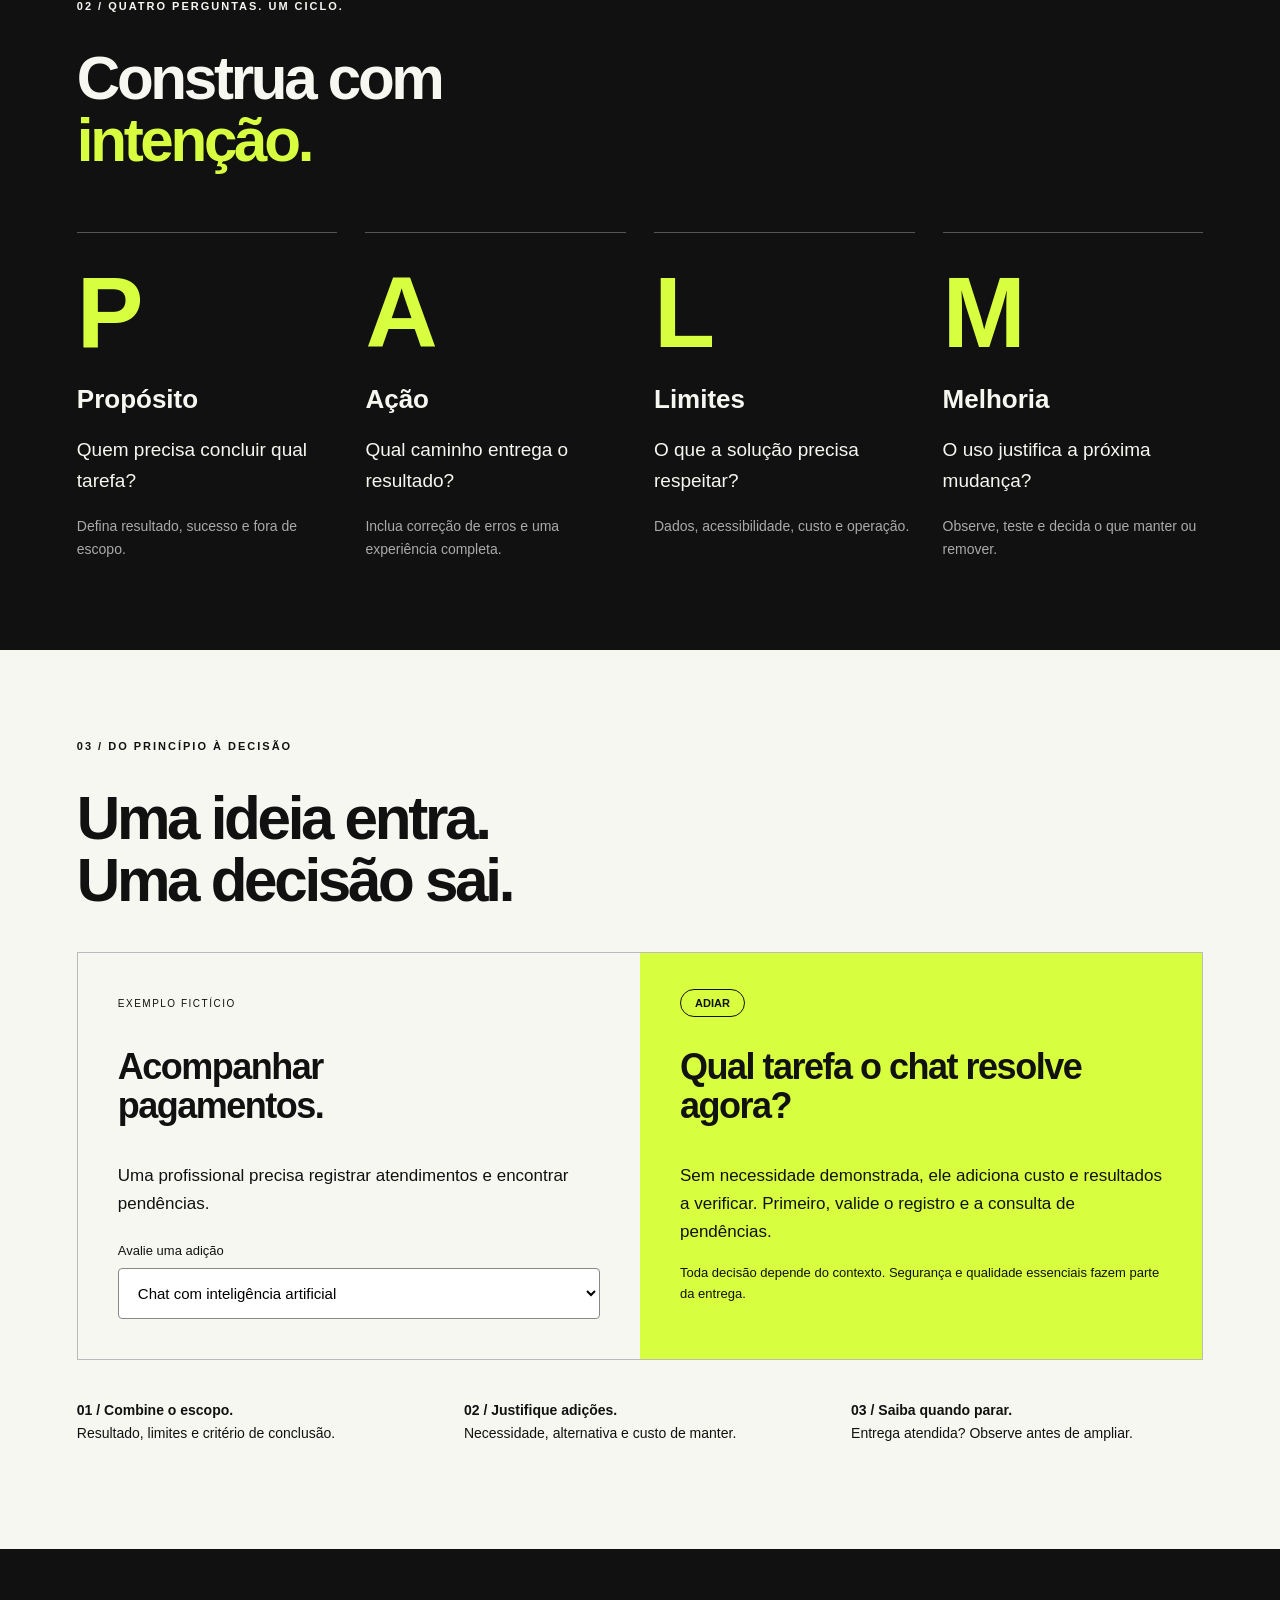
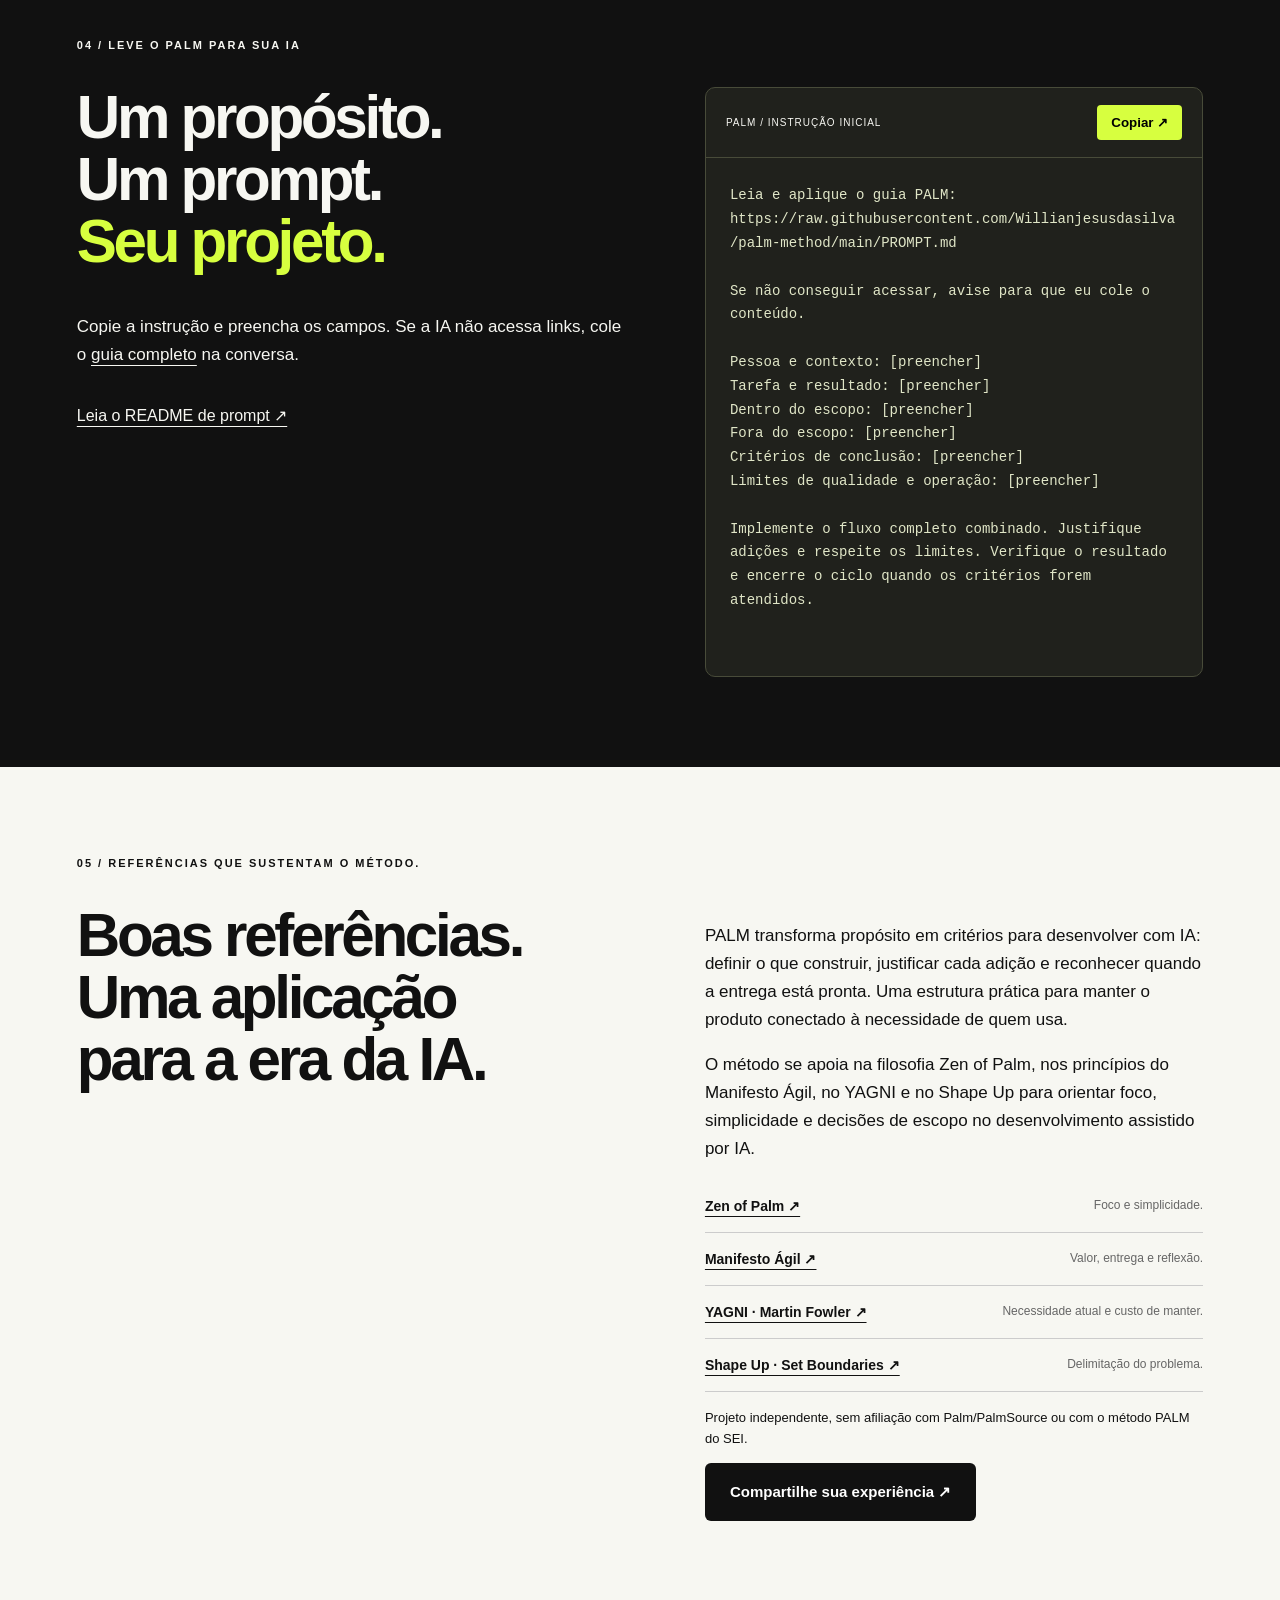
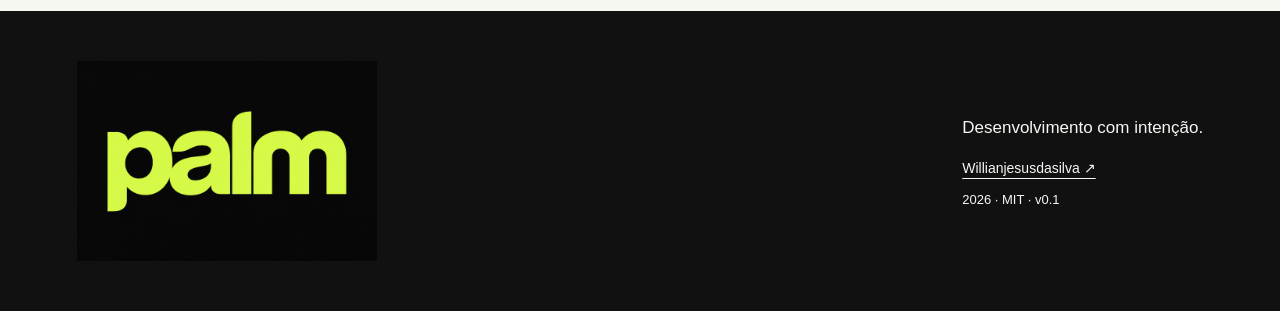
==== commit 3646b492: "Present methodological foundations with clear source attribution" ====
--- a/index.html
+++ b/index.html
@@ -1,7 +1,7 @@
 <!doctype html>
 <html lang="pt-BR"><head><meta charset="utf-8"><meta name="viewport" content="width=device-width,initial-scale=1"><title>PALM — Desenvolvimento com intenção</title><meta name="description" content="Um método aberto para desenvolver com IA e controlar a expansão desnecessária de escopo. Explore o ciclo PALM e copie o prompt."><meta property="og:title" content="PALM — Dê à IA um propósito."><meta property="og:description" content="Dê ao produto um limite. Um método aberto para desenvolver com intenção."><meta property="og:image" content="https://willianjesusdasilva.github.io/palm-method/assets/palm-logo.png"><meta name="theme-color" content="#111111"><link rel="stylesheet" href="style.css"></head>
 <body><a class="skip" href="#conteudo">Ir para o conteúdo</a><header><a class="wordmark" href="#" aria-label="PALM início">palm</a><nav aria-label="Principal"><a href="#metodo">O método</a><a href="#pratica">Na prática</a><a href="#prompt">Use com IA ↗</a></nav><a class="repo" href="https://github.com/Willianjesusdasilva/palm-method">GitHub ↗</a></header>
-<main id="conteudo"><section class="hero"><div class="eyebrow"><span class="dot"></span> MÉTODO ABERTO · V0.1 EXPERIMENTAL</div><h1>Dê à IA<br>um <em>propósito.</em><br>Dê ao produto<br>um limite.</h1><div class="hero-bottom"><p>Construir ficou mais acessível.<br>Escolher o que merece existir continua essencial.</p><a class="button lime" href="#prompt">Comece com um prompt <span>↗</span></a></div><div class="hero-note">PROPÓSITO / AÇÃO / LIMITES / MELHORIA <span>SCROLL ↓</span></div></section>
+<main id="conteudo"><section class="hero"><div class="eyebrow"><span class="dot"></span> MÉTODO ABERTO · V0.1</div><h1>Dê à IA<br>um <em>propósito.</em><br>Dê ao produto<br>um limite.</h1><div class="hero-bottom"><p>Construir ficou mais acessível.<br>Escolher o que merece existir continua essencial.</p><a class="button lime" href="#prompt">Comece com um prompt <span>↗</span></a></div><div class="hero-note">PROPÓSITO / AÇÃO / LIMITES / MELHORIA <span>SCROLL ↓</span></div></section>
 <section class="problem light"><div class="eyebrow">01 / A PERGUNTA ANTES DO CÓDIGO</div><div class="split"><h2>Precisava mesmo<br>virar uma<br><span class="outline">plataforma?</span></h2><div><p class="large">Um cadastro pode ganhar um painel. O painel, uma equipe. A equipe, automações. Em algum momento, a necessidade inicial desaparece.</p><p>PALM ajuda a tornar cada adição uma decisão explícita. Chamamos o problema de <strong>expansão desnecessária de escopo</strong>: capacidades sem relação demonstrada com a tarefa atual.</p><p>IA pode ajudar a construir, revisar e simplificar. O método propõe critérios para orientar esse trabalho.</p></div></div></section>
 <section id="metodo" class="method"><div class="eyebrow">02 / QUATRO PERGUNTAS. UM CICLO.</div><h2>Construa com<br><em>intenção.</em></h2><div class="stages"><article><span>P</span><h3>Propósito</h3><p>Quem precisa concluir qual tarefa?</p><small>Defina resultado, sucesso e fora de escopo.</small></article><article><span>A</span><h3>Ação</h3><p>Qual caminho entrega o resultado?</p><small>Inclua correção de erros e uma experiência completa.</small></article><article><span>L</span><h3>Limites</h3><p>O que a solução precisa respeitar?</p><small>Dados, acessibilidade, custo e operação.</small></article><article><span>M</span><h3>Melhoria</h3><p>O uso justifica a próxima mudança?</p><small>Observe, teste e decida o que manter ou remover.</small></article></div></section>
 <section id="pratica" class="practice light"><div class="eyebrow">03 / DO PRINCÍPIO À DECISÃO</div><h2>Uma ideia entra.<br>Uma decisão sai.</h2><div class="decision"><div><span class="tag">EXEMPLO FICTÍCIO</span><h3>Acompanhar<br>pagamentos.</h3><p>Uma profissional precisa registrar atendimentos e encontrar pendências.</p><label for="scenario">Avalie uma adição</label><select id="scenario"><option value="chat">Chat com inteligência artificial</option><option value="access">Controle de acesso</option><option value="dashboard">Painel de indicadores</option></select></div><div class="decision-answer" aria-live="polite"><span id="verdict">ADIAR</span><h3 id="reason">Qual tarefa o chat resolve agora?</h3><p id="explanation">Sem necessidade demonstrada, ele adiciona custo e resultados a verificar. Primeiro, valide o registro e a consulta de pendências.</p><p class="fine">Toda decisão depende do contexto. Segurança e qualidade essenciais fazem parte da entrega.</p></div></div><div class="rules"><p><b>01 / Combine o escopo.</b><br>Resultado, limites e critério de conclusão.</p><p><b>02 / Justifique adições.</b><br>Necessidade, alternativa e custo de manter.</p><p><b>03 / Saiba quando parar.</b><br>Entrega atendida? Observe antes de ampliar.</p></div></section>
@@ -18,7 +18,7 @@
 Limites de qualidade e operação: [preencher]
 
 Implemente o fluxo completo combinado. Justifique adições e respeite os limites. Verifique o resultado e encerre o ciclo quando os critérios forem atendidos.</pre><p id="copy-status" role="status"></p></div></div></section>
-<section class="references light"><div class="eyebrow">05 / IDEIAS COM HISTÓRIA. PROPOSTA EM CONSTRUÇÃO.</div><div class="split"><h2>Aberto para usar.<br>Aberto para<br>questionar.</h2><div><p>PALM transforma propósito em critérios para desenvolver com IA: definir o que construir, justificar cada adição e reconhecer quando a entrega está pronta. Uma estrutura prática para manter o produto conectado à necessidade de quem usa.</p><ul><li><a href="https://www.cs.uml.edu/~fredm/courses/91.308-fall05/palm/zenofpalm.pdf">Zen of Palm ↗</a><span>Foco e simplicidade.</span></li><li><a href="https://agilemanifesto.org/principles.html">Manifesto Ágil ↗</a><span>Valor, entrega e reflexão.</span></li><li><a href="https://martinfowler.com/bliki/Yagni.html">YAGNI · Martin Fowler ↗</a><span>Necessidade atual e custo de manter.</span></li><li><a href="https://basecamp.com/shapeup/1.2-chapter-03">Shape Up · Set Boundaries ↗</a><span>Delimitação do problema.</span></li></ul><p class="fine">Projeto independente, sem afiliação com Palm/PalmSource ou com o método PALM do SEI. As referências não constituem validação deste método.</p><a class="button dark" href="https://github.com/Willianjesusdasilva/palm-method/issues">Compartilhe sua experiência ↗</a></div></div></section>
-<footer><img src="assets/palm-logo.png" alt="palm" width="300"><div><p>Desenvolvimento com intenção.</p><a href="https://github.com/Willianjesusdasilva">Willianjesusdasilva ↗</a><p class="fine">2026 · MIT · v0.1 experimental</p></div></footer></main><script src="app.js"></script></body></html>
+<section class="references light"><div class="eyebrow">05 / REFERÊNCIAS QUE SUSTENTAM O MÉTODO.</div><div class="split"><h2>Boas referências.<br>Uma aplicação<br>para a era da IA.</h2><div><p>PALM transforma propósito em critérios para desenvolver com IA: definir o que construir, justificar cada adição e reconhecer quando a entrega está pronta. Uma estrutura prática para manter o produto conectado à necessidade de quem usa.</p><p>O método se apoia na filosofia Zen of Palm, nos princípios do Manifesto Ágil, no YAGNI e no Shape Up para orientar foco, simplicidade e decisões de escopo no desenvolvimento assistido por IA.</p><ul><li><a href="https://www.cs.uml.edu/~fredm/courses/91.308-fall05/palm/zenofpalm.pdf">Zen of Palm ↗</a><span>Foco e simplicidade.</span></li><li><a href="https://agilemanifesto.org/principles.html">Manifesto Ágil ↗</a><span>Valor, entrega e reflexão.</span></li><li><a href="https://martinfowler.com/bliki/Yagni.html">YAGNI · Martin Fowler ↗</a><span>Necessidade atual e custo de manter.</span></li><li><a href="https://basecamp.com/shapeup/1.2-chapter-03">Shape Up · Set Boundaries ↗</a><span>Delimitação do problema.</span></li></ul><p class="fine">Projeto independente, sem afiliação com Palm/PalmSource ou com o método PALM do SEI.</p><a class="button dark" href="https://github.com/Willianjesusdasilva/palm-method/issues">Compartilhe sua experiência ↗</a></div></div></section>
+<footer><img src="assets/palm-logo.png" alt="palm" width="300"><div><p>Desenvolvimento com intenção.</p><a href="https://github.com/Willianjesusdasilva">Willianjesusdasilva ↗</a><p class="fine">2026 · MIT · v0.1</p></div></footer></main><script src="app.js"></script></body></html>
 
 
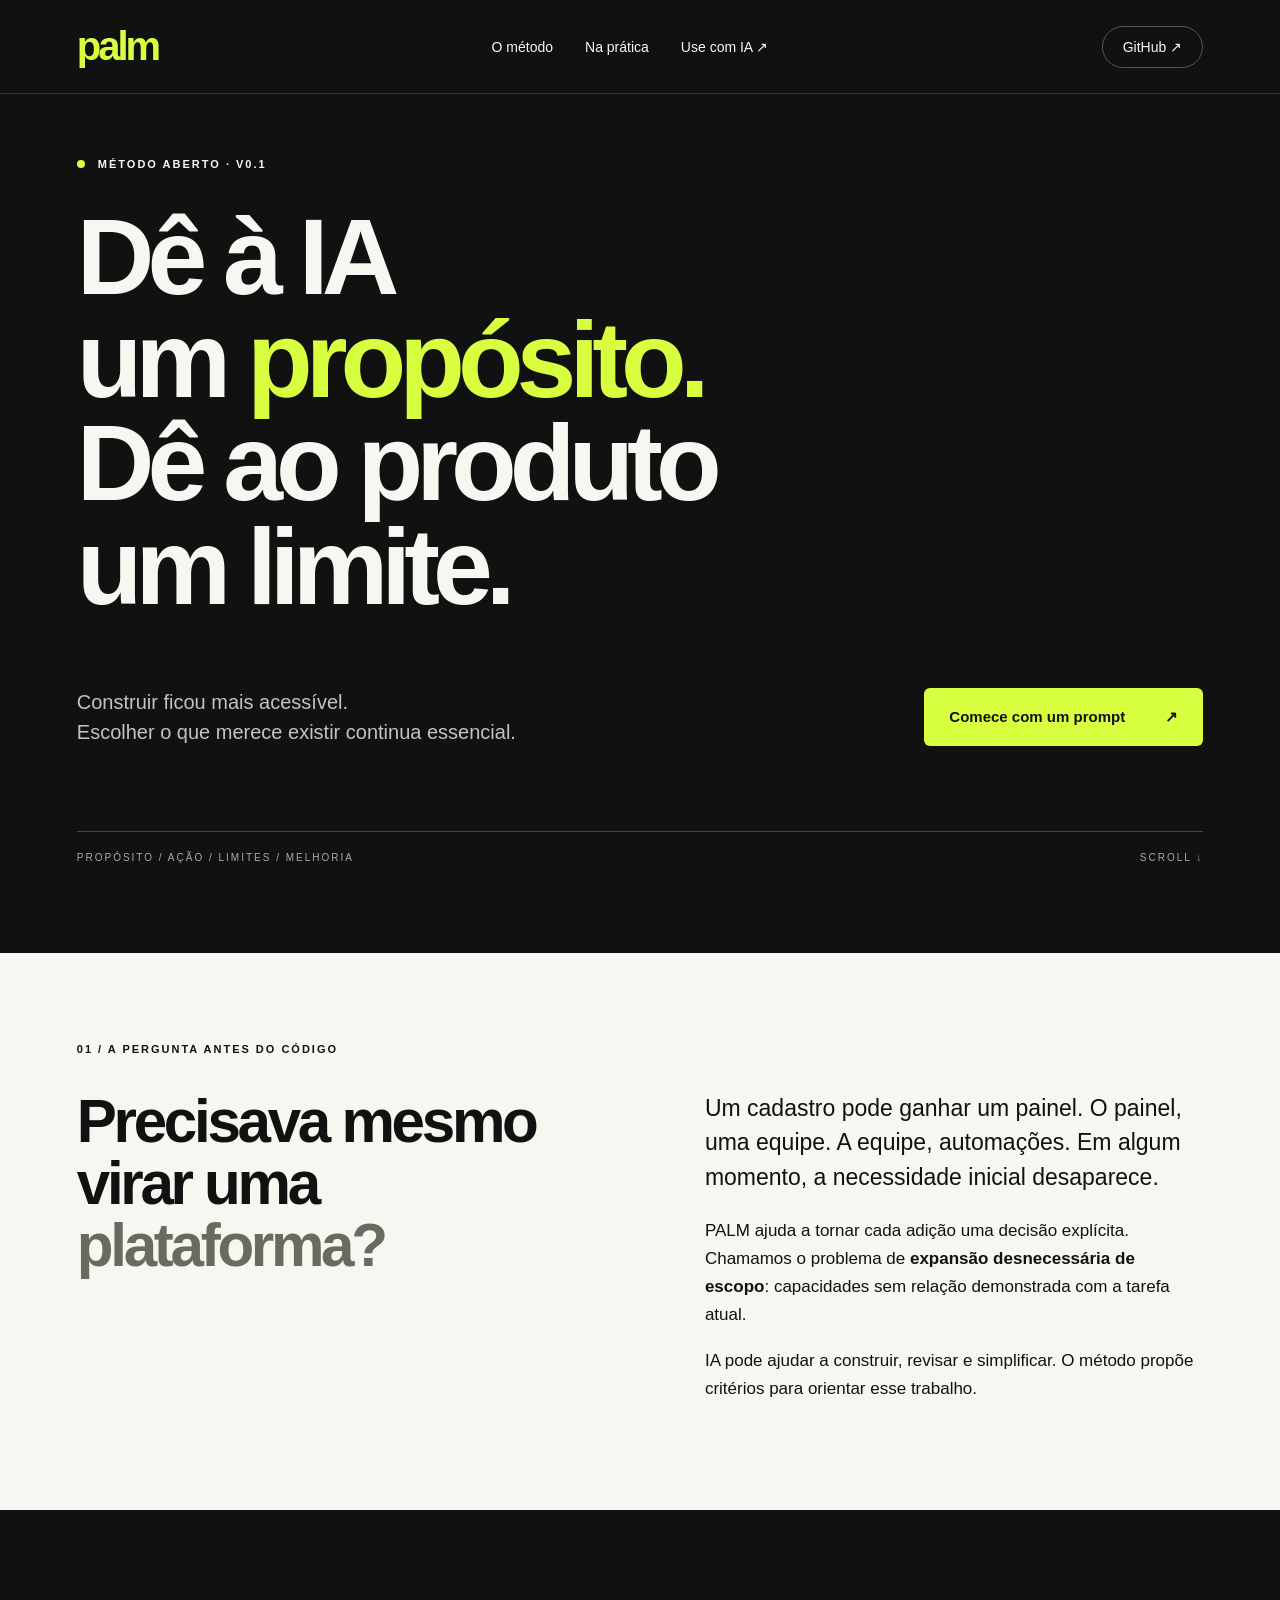
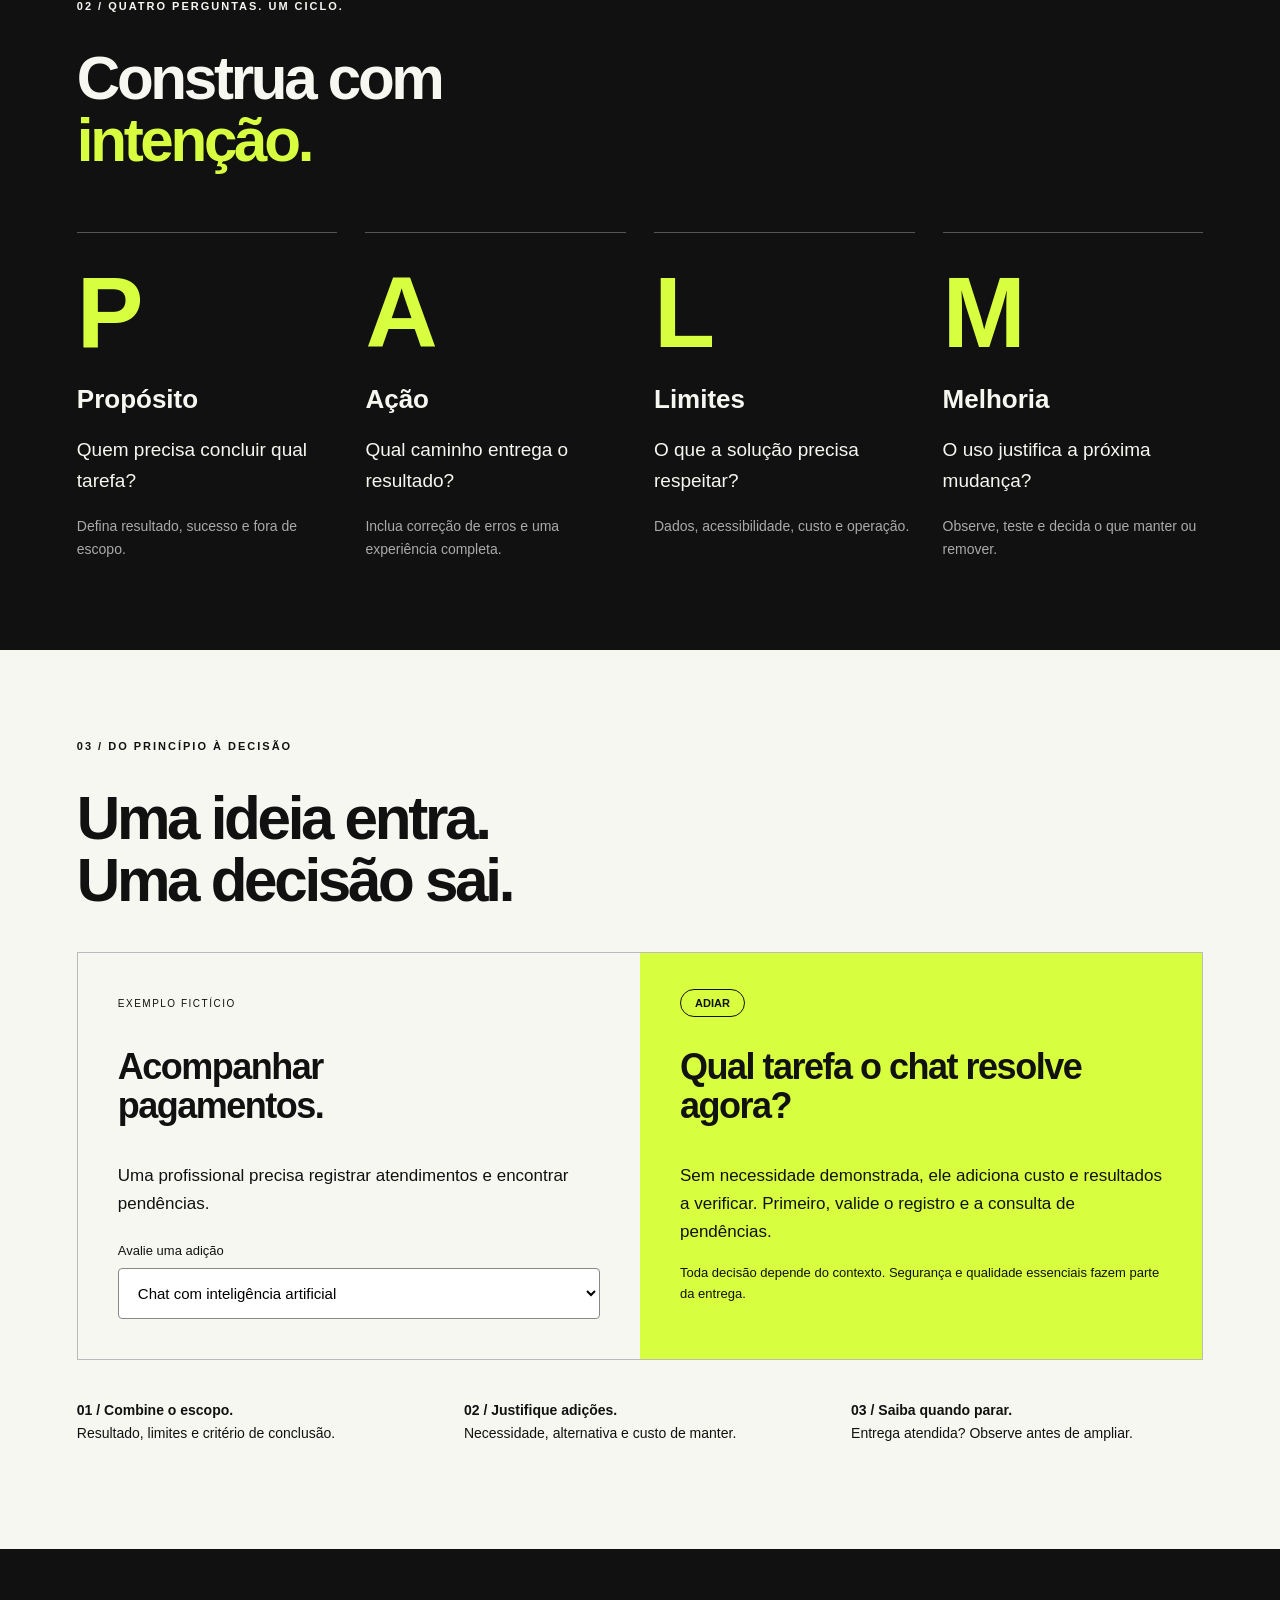
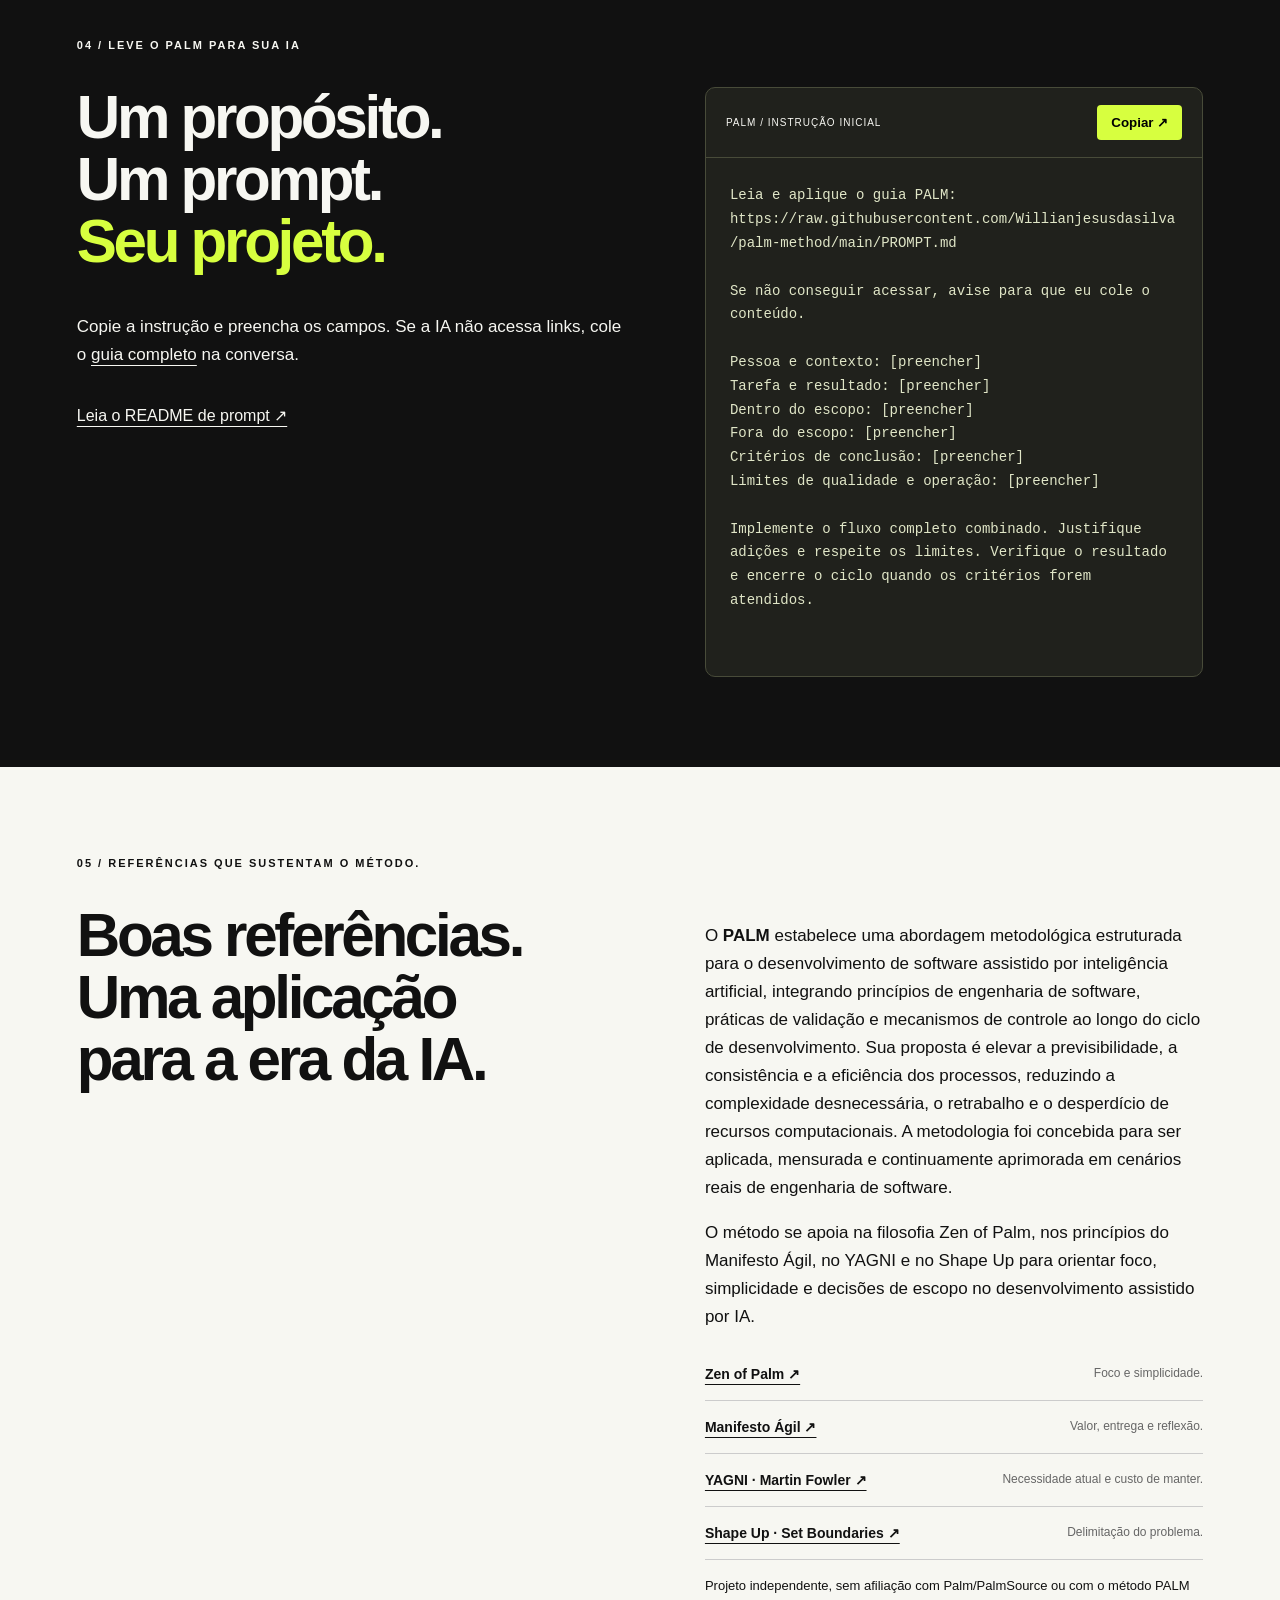
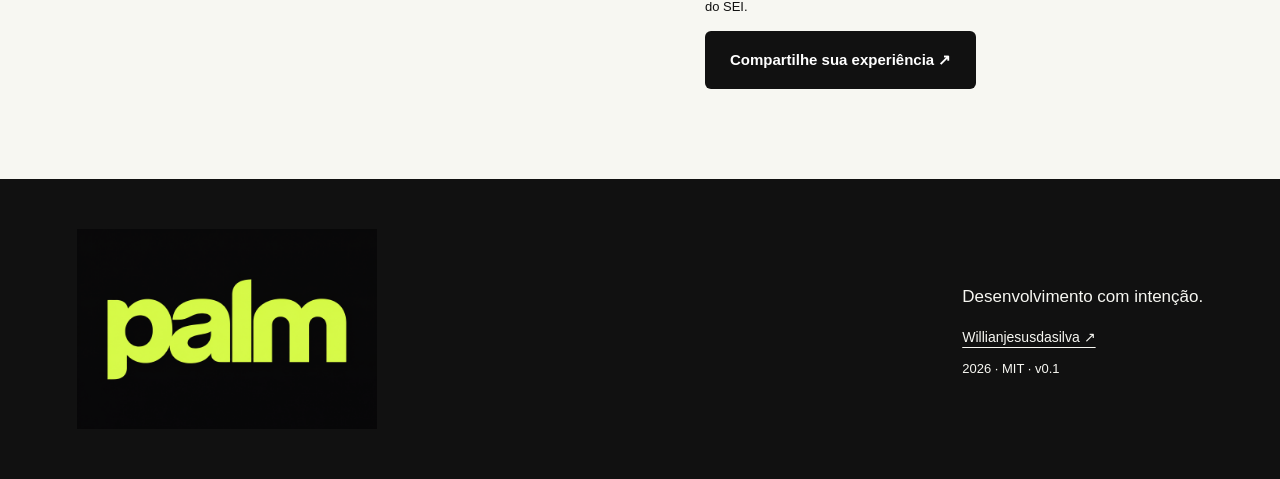
==== commit 2efdb057: "Adopt approved PALM methodology introduction" ====
--- a/index.html
+++ b/index.html
@@ -18,7 +18,7 @@
 Limites de qualidade e operação: [preencher]
 
 Implemente o fluxo completo combinado. Justifique adições e respeite os limites. Verifique o resultado e encerre o ciclo quando os critérios forem atendidos.</pre><p id="copy-status" role="status"></p></div></div></section>
-<section class="references light"><div class="eyebrow">05 / REFERÊNCIAS QUE SUSTENTAM O MÉTODO.</div><div class="split"><h2>Boas referências.<br>Uma aplicação<br>para a era da IA.</h2><div><p>PALM transforma propósito em critérios para desenvolver com IA: definir o que construir, justificar cada adição e reconhecer quando a entrega está pronta. Uma estrutura prática para manter o produto conectado à necessidade de quem usa.</p><p>O método se apoia na filosofia Zen of Palm, nos princípios do Manifesto Ágil, no YAGNI e no Shape Up para orientar foco, simplicidade e decisões de escopo no desenvolvimento assistido por IA.</p><ul><li><a href="https://www.cs.uml.edu/~fredm/courses/91.308-fall05/palm/zenofpalm.pdf">Zen of Palm ↗</a><span>Foco e simplicidade.</span></li><li><a href="https://agilemanifesto.org/principles.html">Manifesto Ágil ↗</a><span>Valor, entrega e reflexão.</span></li><li><a href="https://martinfowler.com/bliki/Yagni.html">YAGNI · Martin Fowler ↗</a><span>Necessidade atual e custo de manter.</span></li><li><a href="https://basecamp.com/shapeup/1.2-chapter-03">Shape Up · Set Boundaries ↗</a><span>Delimitação do problema.</span></li></ul><p class="fine">Projeto independente, sem afiliação com Palm/PalmSource ou com o método PALM do SEI.</p><a class="button dark" href="https://github.com/Willianjesusdasilva/palm-method/issues">Compartilhe sua experiência ↗</a></div></div></section>
+<section class="references light"><div class="eyebrow">05 / REFERÊNCIAS QUE SUSTENTAM O MÉTODO.</div><div class="split"><h2>Boas referências.<br>Uma aplicação<br>para a era da IA.</h2><div><p>O <strong>PALM</strong> estabelece uma abordagem metodológica estruturada para o desenvolvimento de software assistido por inteligência artificial, integrando princípios de engenharia de software, práticas de validação e mecanismos de controle ao longo do ciclo de desenvolvimento. Sua proposta é elevar a previsibilidade, a consistência e a eficiência dos processos, reduzindo a complexidade desnecessária, o retrabalho e o desperdício de recursos computacionais. A metodologia foi concebida para ser aplicada, mensurada e continuamente aprimorada em cenários reais de engenharia de software.</p><p>O método se apoia na filosofia Zen of Palm, nos princípios do Manifesto Ágil, no YAGNI e no Shape Up para orientar foco, simplicidade e decisões de escopo no desenvolvimento assistido por IA.</p><ul><li><a href="https://www.cs.uml.edu/~fredm/courses/91.308-fall05/palm/zenofpalm.pdf">Zen of Palm ↗</a><span>Foco e simplicidade.</span></li><li><a href="https://agilemanifesto.org/principles.html">Manifesto Ágil ↗</a><span>Valor, entrega e reflexão.</span></li><li><a href="https://martinfowler.com/bliki/Yagni.html">YAGNI · Martin Fowler ↗</a><span>Necessidade atual e custo de manter.</span></li><li><a href="https://basecamp.com/shapeup/1.2-chapter-03">Shape Up · Set Boundaries ↗</a><span>Delimitação do problema.</span></li></ul><p class="fine">Projeto independente, sem afiliação com Palm/PalmSource ou com o método PALM do SEI.</p><a class="button dark" href="https://github.com/Willianjesusdasilva/palm-method/issues">Compartilhe sua experiência ↗</a></div></div></section>
 <footer><img src="assets/palm-logo.png" alt="palm" width="300"><div><p>Desenvolvimento com intenção.</p><a href="https://github.com/Willianjesusdasilva">Willianjesusdasilva ↗</a><p class="fine">2026 · MIT · v0.1</p></div></footer></main><script src="app.js"></script></body></html>
 
 
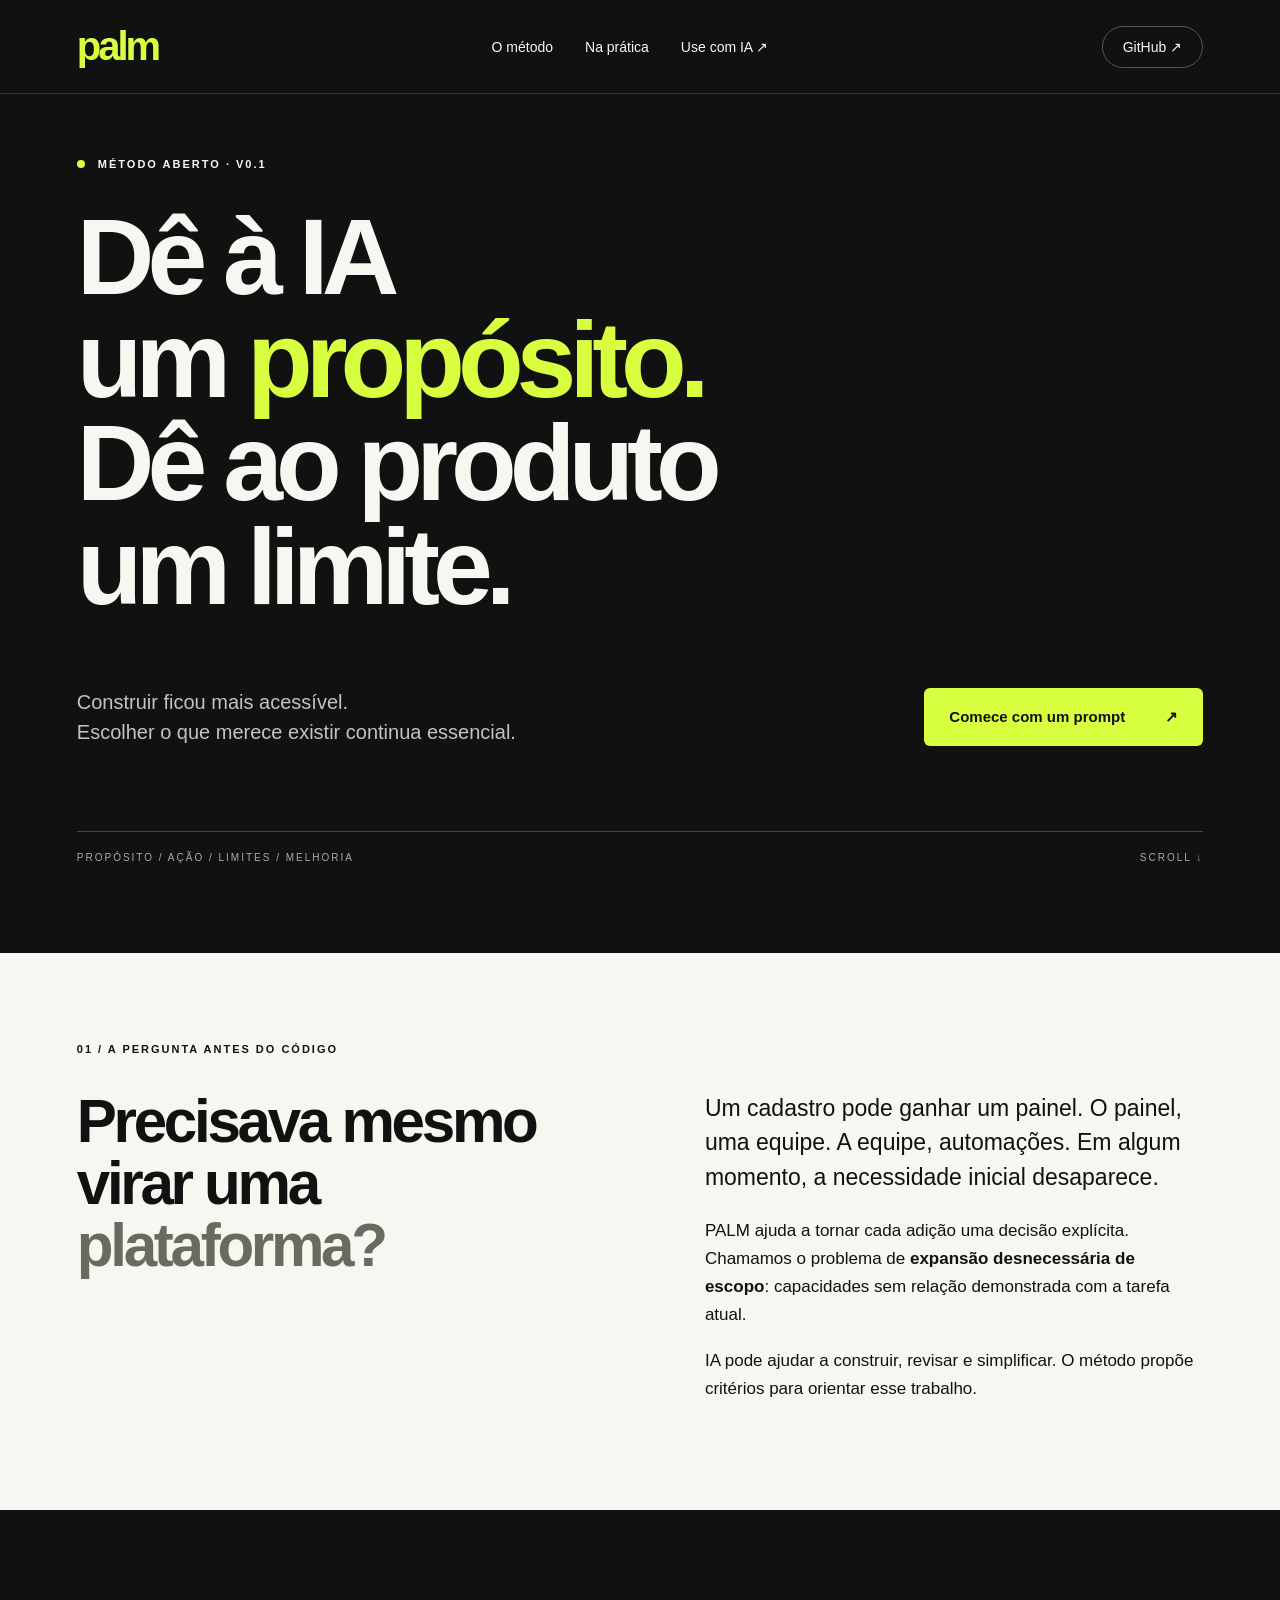
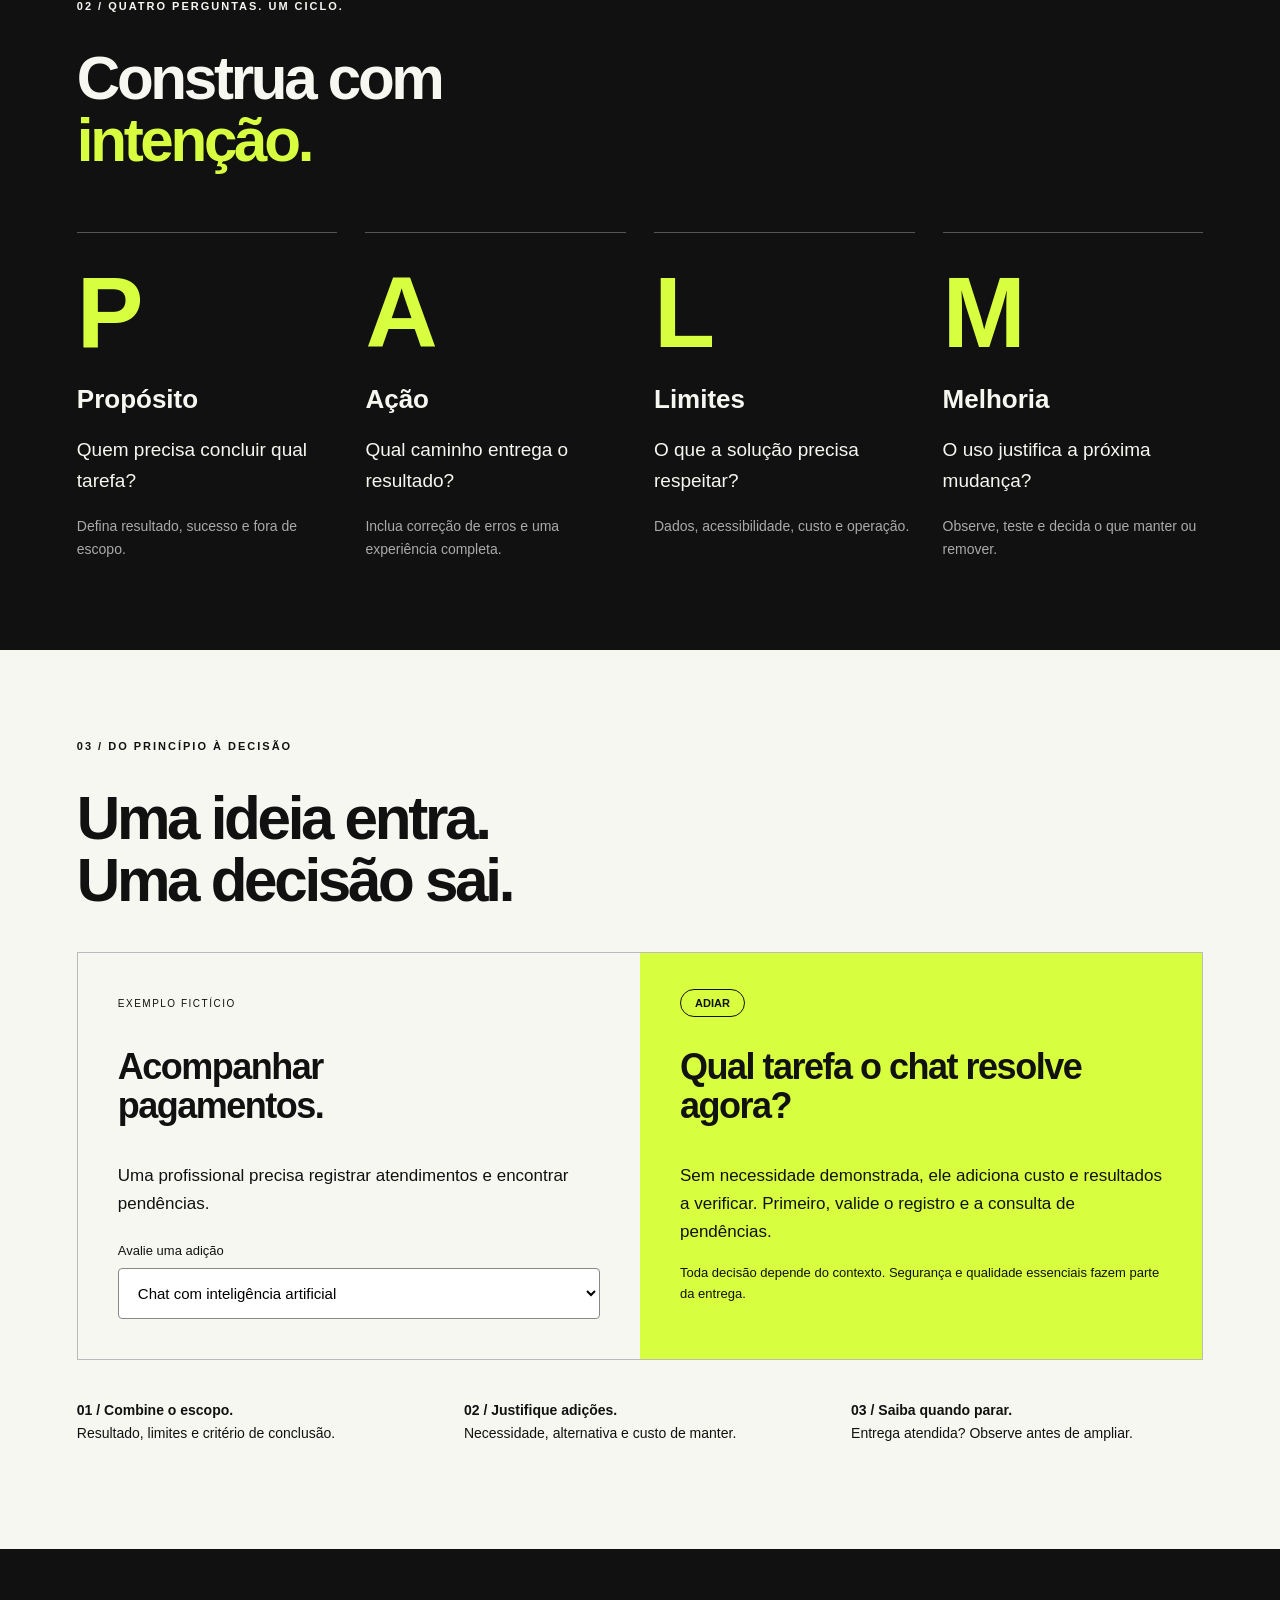
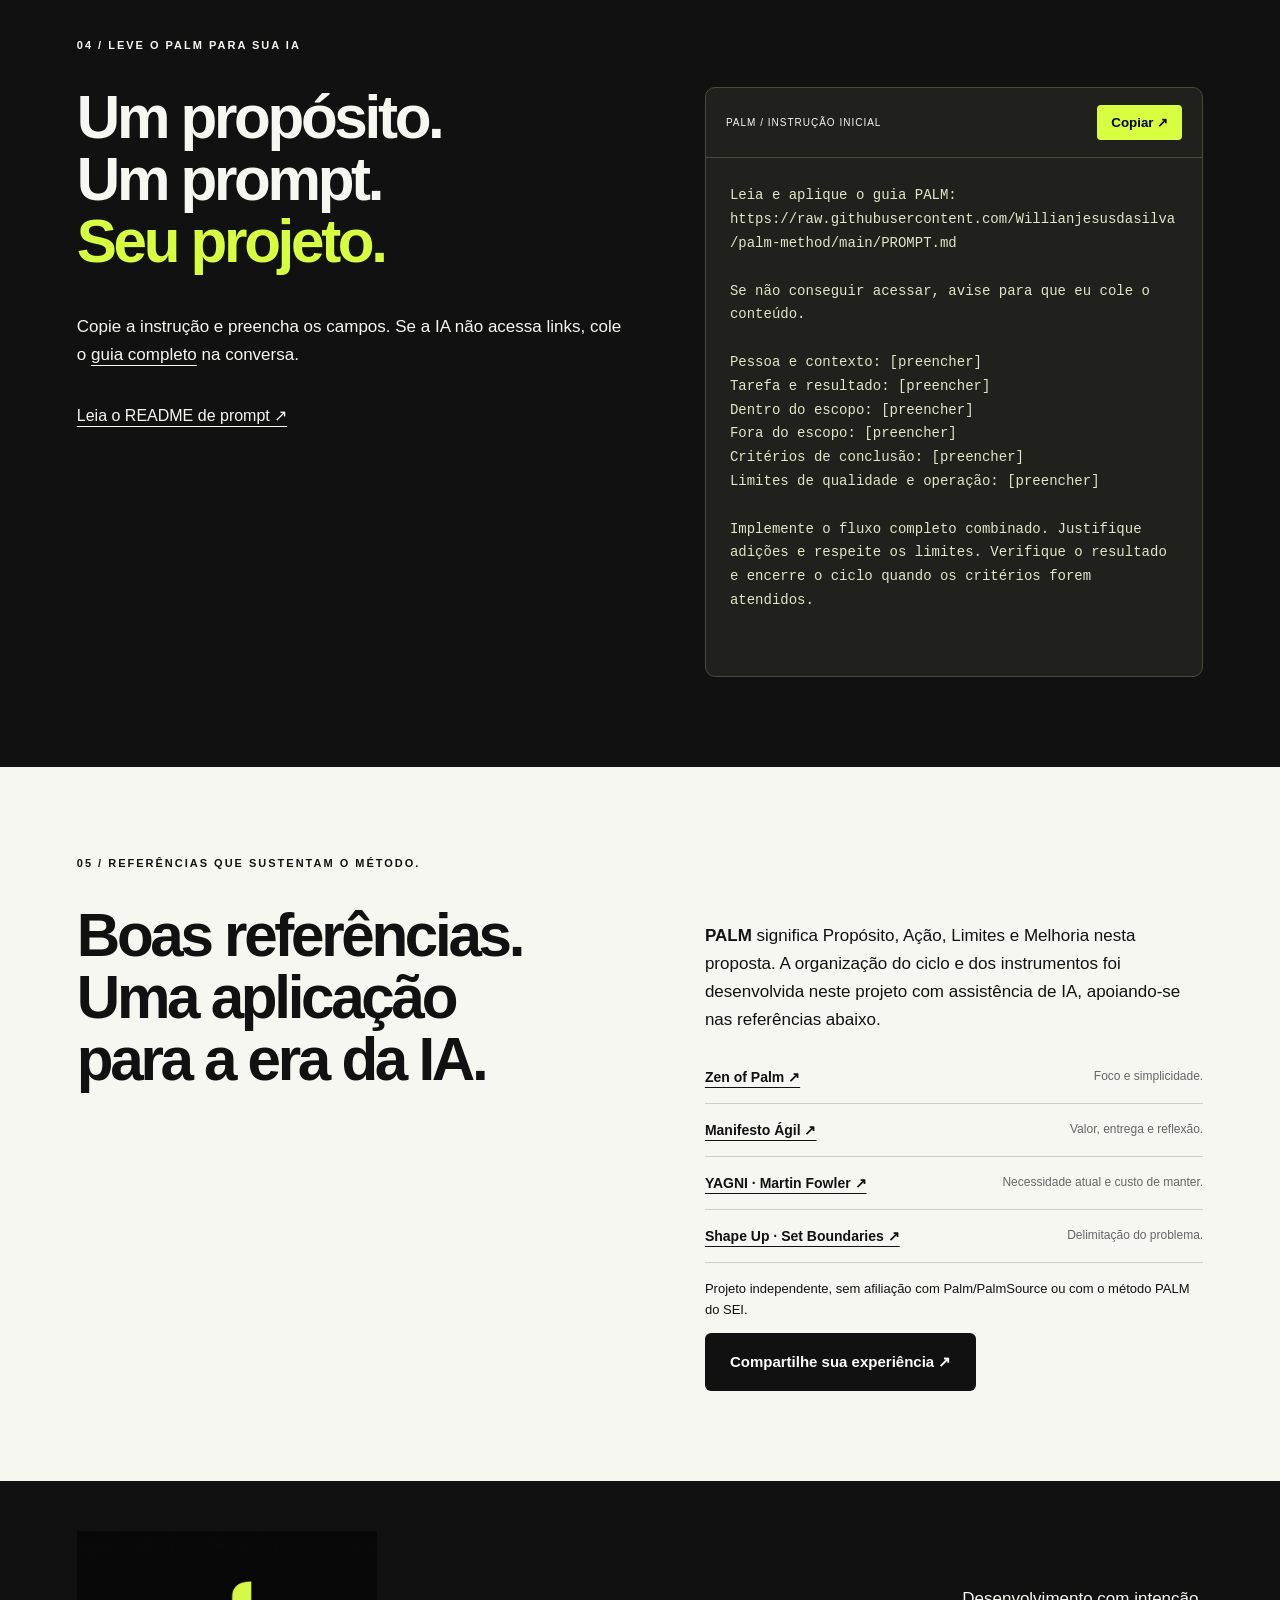
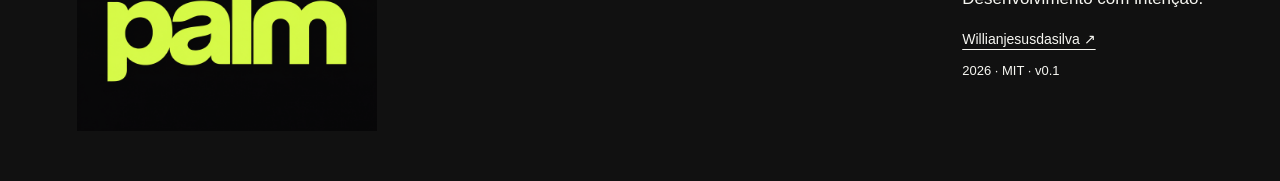
==== commit eae95bc1: "aaa" ====
--- a/index.html
+++ b/index.html
@@ -18,7 +18,7 @@
 Limites de qualidade e operação: [preencher]
 
 Implemente o fluxo completo combinado. Justifique adições e respeite os limites. Verifique o resultado e encerre o ciclo quando os critérios forem atendidos.</pre><p id="copy-status" role="status"></p></div></div></section>
-<section class="references light"><div class="eyebrow">05 / REFERÊNCIAS QUE SUSTENTAM O MÉTODO.</div><div class="split"><h2>Boas referências.<br>Uma aplicação<br>para a era da IA.</h2><div><p>O <strong>PALM</strong> estabelece uma abordagem metodológica estruturada para o desenvolvimento de software assistido por inteligência artificial, integrando princípios de engenharia de software, práticas de validação e mecanismos de controle ao longo do ciclo de desenvolvimento. Sua proposta é elevar a previsibilidade, a consistência e a eficiência dos processos, reduzindo a complexidade desnecessária, o retrabalho e o desperdício de recursos computacionais. A metodologia foi concebida para ser aplicada, mensurada e continuamente aprimorada em cenários reais de engenharia de software.</p><p>O método se apoia na filosofia Zen of Palm, nos princípios do Manifesto Ágil, no YAGNI e no Shape Up para orientar foco, simplicidade e decisões de escopo no desenvolvimento assistido por IA.</p><ul><li><a href="https://www.cs.uml.edu/~fredm/courses/91.308-fall05/palm/zenofpalm.pdf">Zen of Palm ↗</a><span>Foco e simplicidade.</span></li><li><a href="https://agilemanifesto.org/principles.html">Manifesto Ágil ↗</a><span>Valor, entrega e reflexão.</span></li><li><a href="https://martinfowler.com/bliki/Yagni.html">YAGNI · Martin Fowler ↗</a><span>Necessidade atual e custo de manter.</span></li><li><a href="https://basecamp.com/shapeup/1.2-chapter-03">Shape Up · Set Boundaries ↗</a><span>Delimitação do problema.</span></li></ul><p class="fine">Projeto independente, sem afiliação com Palm/PalmSource ou com o método PALM do SEI.</p><a class="button dark" href="https://github.com/Willianjesusdasilva/palm-method/issues">Compartilhe sua experiência ↗</a></div></div></section>
+<section class="references light"><div class="eyebrow">05 / REFERÊNCIAS QUE SUSTENTAM O MÉTODO.</div><div class="split"><h2>Boas referências.<br>Uma aplicação<br>para a era da IA.</h2><div><p><strong>PALM</strong> significa Propósito, Ação, Limites e Melhoria nesta proposta. A organização do ciclo e dos instrumentos foi desenvolvida neste projeto com assistência de IA, apoiando-se nas referências abaixo.</p><ul><li><a href="https://www.cs.uml.edu/~fredm/courses/91.308-fall05/palm/zenofpalm.pdf">Zen of Palm ↗</a><span>Foco e simplicidade.</span></li><li><a href="https://agilemanifesto.org/principles.html">Manifesto Ágil ↗</a><span>Valor, entrega e reflexão.</span></li><li><a href="https://martinfowler.com/bliki/Yagni.html">YAGNI · Martin Fowler ↗</a><span>Necessidade atual e custo de manter.</span></li><li><a href="https://basecamp.com/shapeup/1.2-chapter-03">Shape Up · Set Boundaries ↗</a><span>Delimitação do problema.</span></li></ul><p class="fine">Projeto independente, sem afiliação com Palm/PalmSource ou com o método PALM do SEI.</p><a class="button dark" href="https://github.com/Willianjesusdasilva/palm-method/issues">Compartilhe sua experiência ↗</a></div></div></section>
 <footer><img src="assets/palm-logo.png" alt="palm" width="300"><div><p>Desenvolvimento com intenção.</p><a href="https://github.com/Willianjesusdasilva">Willianjesusdasilva ↗</a><p class="fine">2026 · MIT · v0.1</p></div></footer></main><script src="app.js"></script></body></html>
 
 
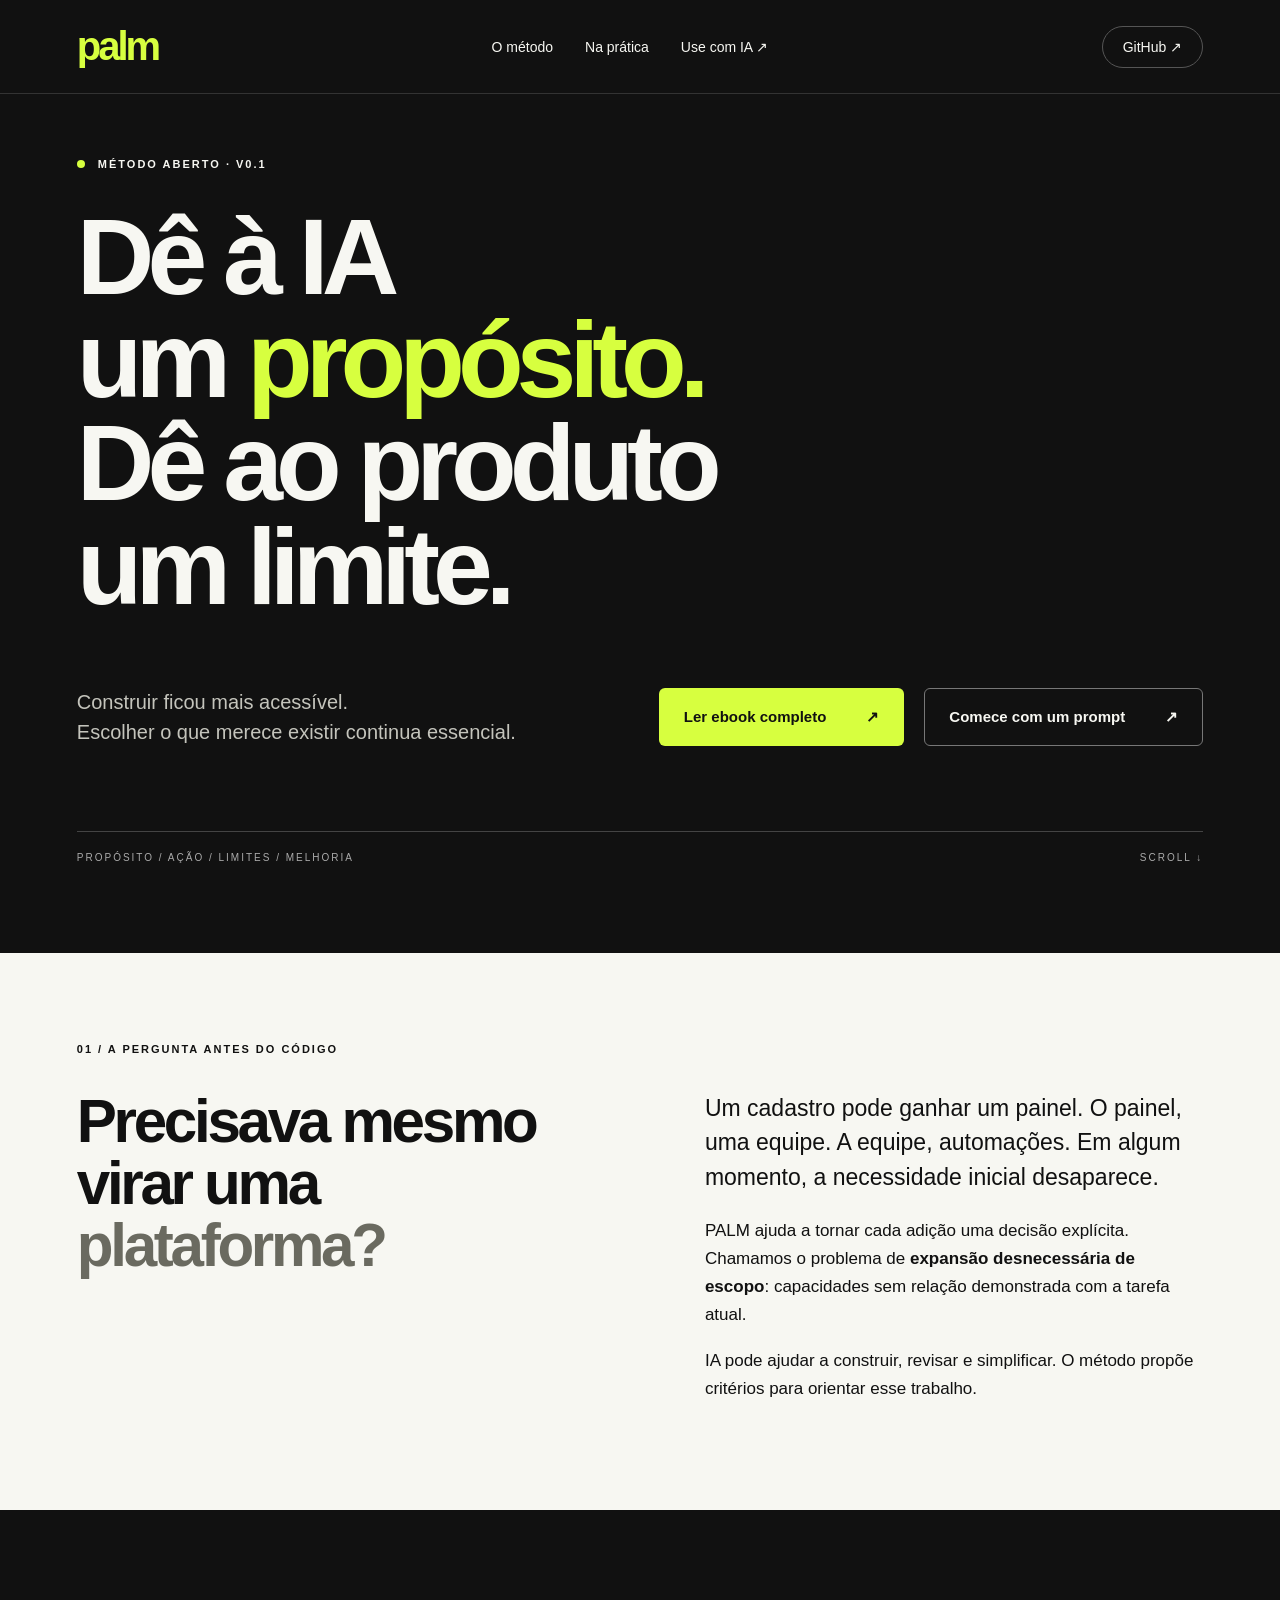
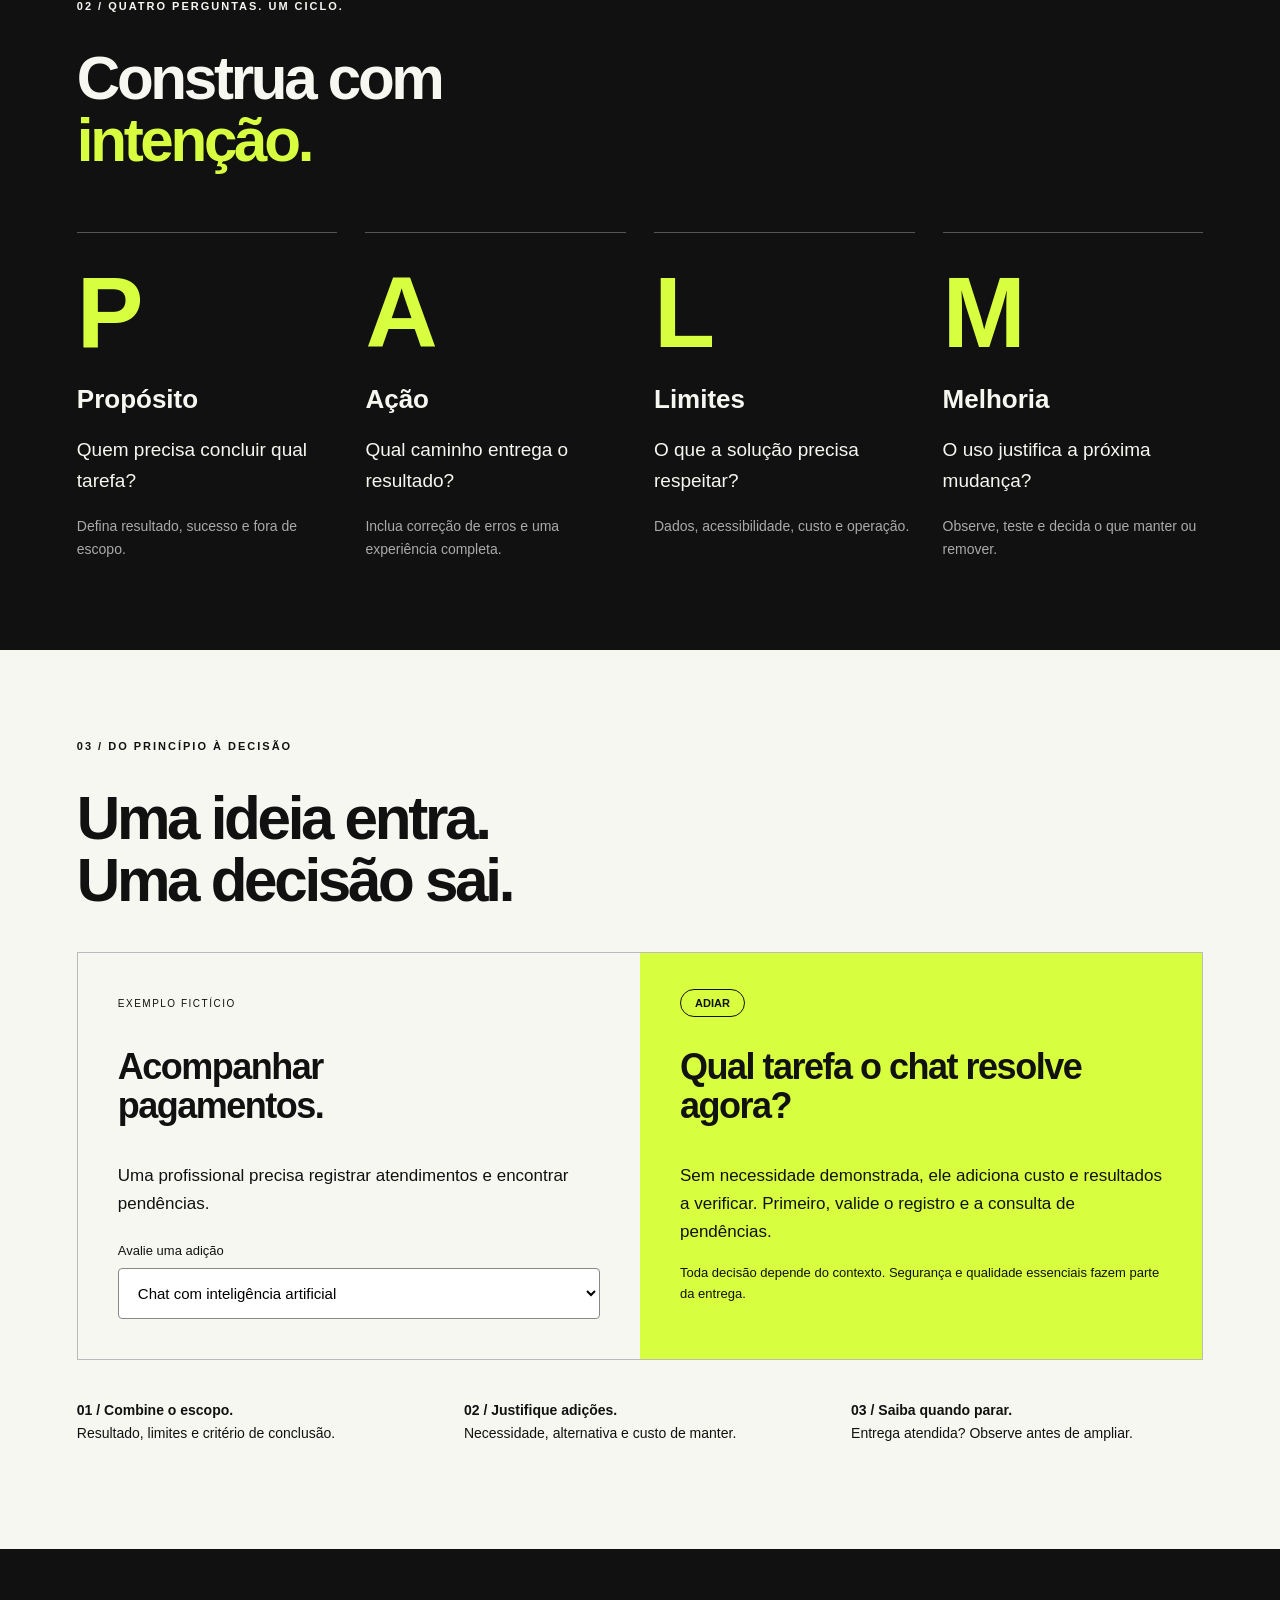
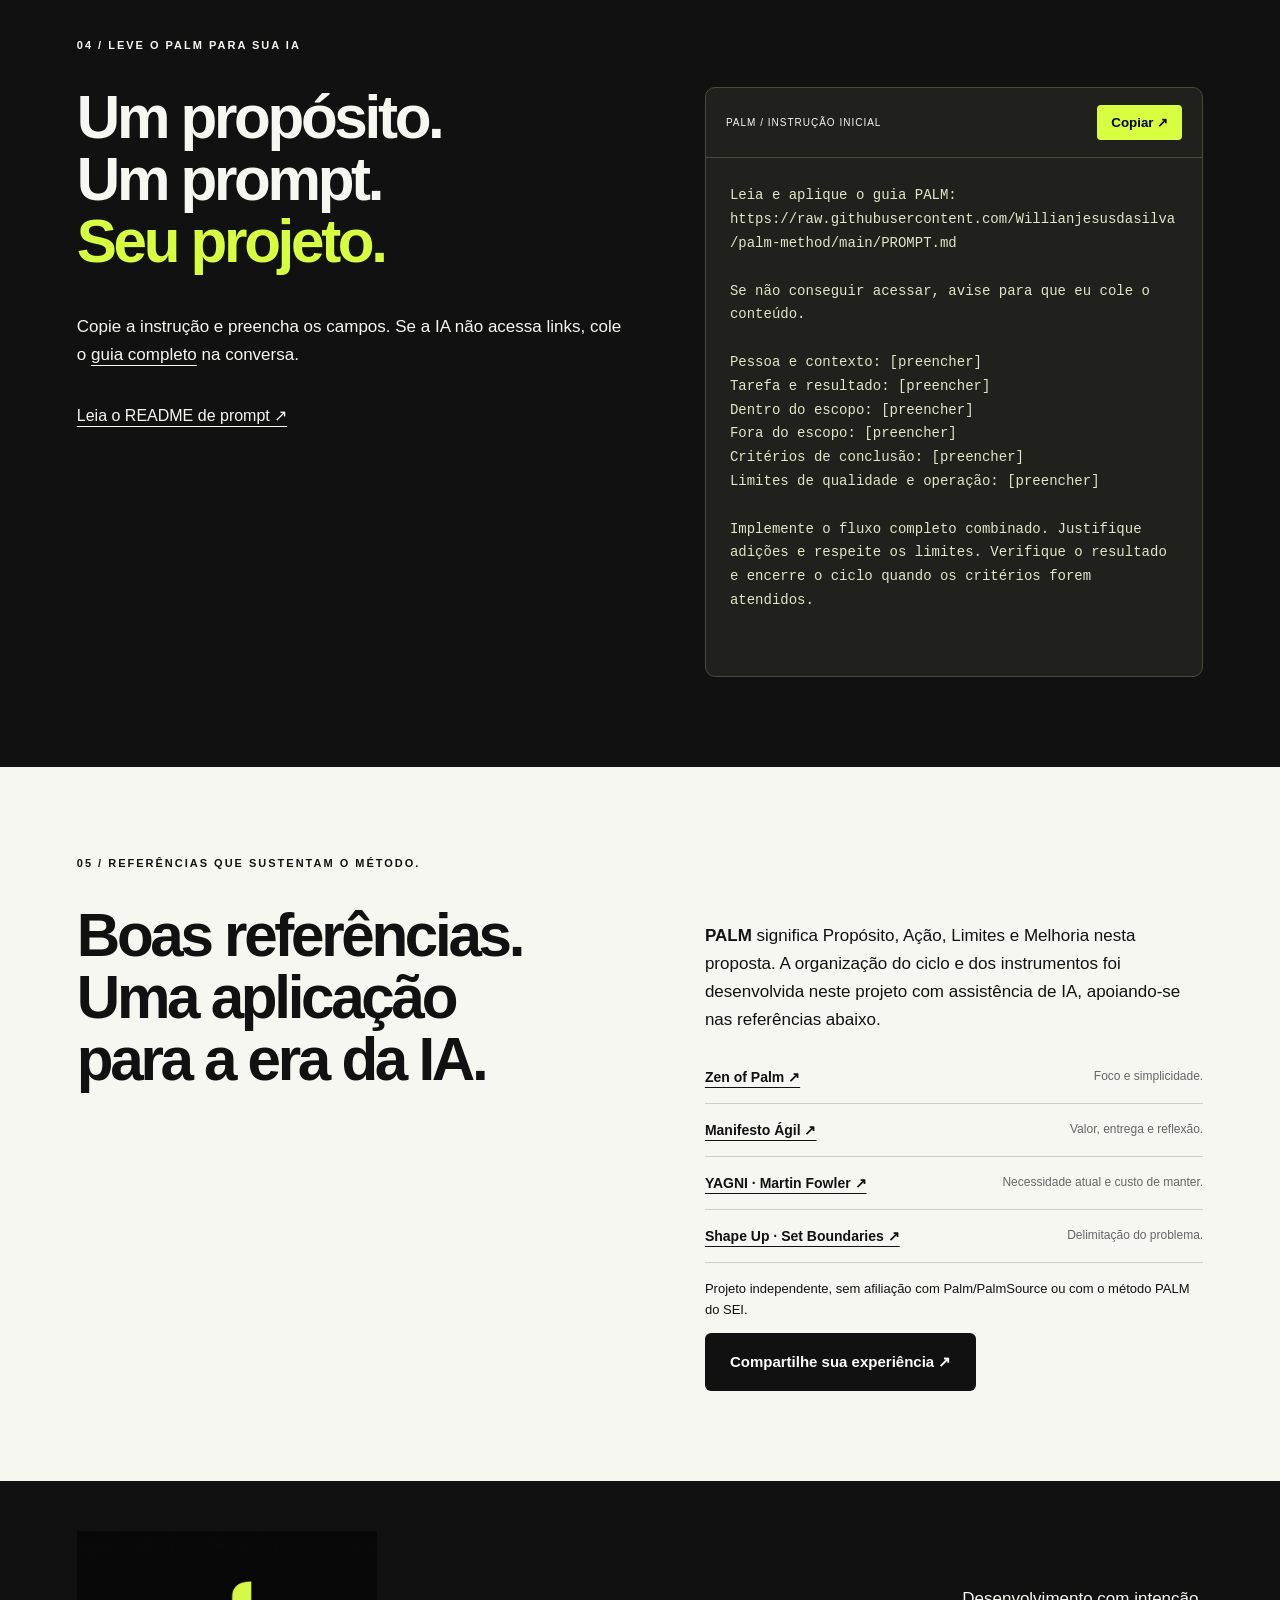
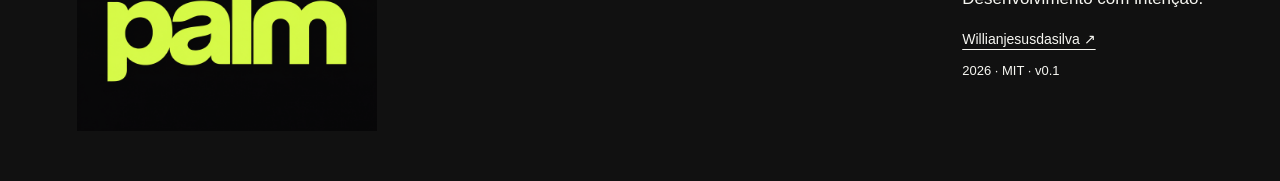
==== commit 653751ef: "Publish full PALM ebook reader and homepage reading button" ====
--- a/index.html
+++ b/index.html
@@ -1,7 +1,7 @@
 <!doctype html>
 <html lang="pt-BR"><head><meta charset="utf-8"><meta name="viewport" content="width=device-width,initial-scale=1"><title>PALM — Desenvolvimento com intenção</title><meta name="description" content="Um método aberto para desenvolver com IA e controlar a expansão desnecessária de escopo. Explore o ciclo PALM e copie o prompt."><meta property="og:title" content="PALM — Dê à IA um propósito."><meta property="og:description" content="Dê ao produto um limite. Um método aberto para desenvolver com intenção."><meta property="og:image" content="https://willianjesusdasilva.github.io/palm-method/assets/palm-logo.png"><meta name="theme-color" content="#111111"><link rel="stylesheet" href="style.css"></head>
 <body><a class="skip" href="#conteudo">Ir para o conteúdo</a><header><a class="wordmark" href="#" aria-label="PALM início">palm</a><nav aria-label="Principal"><a href="#metodo">O método</a><a href="#pratica">Na prática</a><a href="#prompt">Use com IA ↗</a></nav><a class="repo" href="https://github.com/Willianjesusdasilva/palm-method">GitHub ↗</a></header>
-<main id="conteudo"><section class="hero"><div class="eyebrow"><span class="dot"></span> MÉTODO ABERTO · V0.1</div><h1>Dê à IA<br>um <em>propósito.</em><br>Dê ao produto<br>um limite.</h1><div class="hero-bottom"><p>Construir ficou mais acessível.<br>Escolher o que merece existir continua essencial.</p><a class="button lime" href="#prompt">Comece com um prompt <span>↗</span></a></div><div class="hero-note">PROPÓSITO / AÇÃO / LIMITES / MELHORIA <span>SCROLL ↓</span></div></section>
+<main id="conteudo"><section class="hero"><div class="eyebrow"><span class="dot"></span> MÉTODO ABERTO · V0.1</div><h1>Dê à IA<br>um <em>propósito.</em><br>Dê ao produto<br>um limite.</h1><div class="hero-bottom"><p>Construir ficou mais acessível.<br>Escolher o que merece existir continua essencial.</p><a class="button lime" href="ebook.html">Ler ebook completo <span>↗</span></a><a class="button ebook-secondary" href="#prompt">Comece com um prompt <span>↗</span></a></div><div class="hero-note">PROPÓSITO / AÇÃO / LIMITES / MELHORIA <span>SCROLL ↓</span></div></section>
 <section class="problem light"><div class="eyebrow">01 / A PERGUNTA ANTES DO CÓDIGO</div><div class="split"><h2>Precisava mesmo<br>virar uma<br><span class="outline">plataforma?</span></h2><div><p class="large">Um cadastro pode ganhar um painel. O painel, uma equipe. A equipe, automações. Em algum momento, a necessidade inicial desaparece.</p><p>PALM ajuda a tornar cada adição uma decisão explícita. Chamamos o problema de <strong>expansão desnecessária de escopo</strong>: capacidades sem relação demonstrada com a tarefa atual.</p><p>IA pode ajudar a construir, revisar e simplificar. O método propõe critérios para orientar esse trabalho.</p></div></div></section>
 <section id="metodo" class="method"><div class="eyebrow">02 / QUATRO PERGUNTAS. UM CICLO.</div><h2>Construa com<br><em>intenção.</em></h2><div class="stages"><article><span>P</span><h3>Propósito</h3><p>Quem precisa concluir qual tarefa?</p><small>Defina resultado, sucesso e fora de escopo.</small></article><article><span>A</span><h3>Ação</h3><p>Qual caminho entrega o resultado?</p><small>Inclua correção de erros e uma experiência completa.</small></article><article><span>L</span><h3>Limites</h3><p>O que a solução precisa respeitar?</p><small>Dados, acessibilidade, custo e operação.</small></article><article><span>M</span><h3>Melhoria</h3><p>O uso justifica a próxima mudança?</p><small>Observe, teste e decida o que manter ou remover.</small></article></div></section>
 <section id="pratica" class="practice light"><div class="eyebrow">03 / DO PRINCÍPIO À DECISÃO</div><h2>Uma ideia entra.<br>Uma decisão sai.</h2><div class="decision"><div><span class="tag">EXEMPLO FICTÍCIO</span><h3>Acompanhar<br>pagamentos.</h3><p>Uma profissional precisa registrar atendimentos e encontrar pendências.</p><label for="scenario">Avalie uma adição</label><select id="scenario"><option value="chat">Chat com inteligência artificial</option><option value="access">Controle de acesso</option><option value="dashboard">Painel de indicadores</option></select></div><div class="decision-answer" aria-live="polite"><span id="verdict">ADIAR</span><h3 id="reason">Qual tarefa o chat resolve agora?</h3><p id="explanation">Sem necessidade demonstrada, ele adiciona custo e resultados a verificar. Primeiro, valide o registro e a consulta de pendências.</p><p class="fine">Toda decisão depende do contexto. Segurança e qualidade essenciais fazem parte da entrega.</p></div></div><div class="rules"><p><b>01 / Combine o escopo.</b><br>Resultado, limites e critério de conclusão.</p><p><b>02 / Justifique adições.</b><br>Necessidade, alternativa e custo de manter.</p><p><b>03 / Saiba quando parar.</b><br>Entrega atendida? Observe antes de ampliar.</p></div></section>
--- a/style.css
+++ b/style.css
@@ -1 +1,3 @@
 :root{--ink:#111;--lime:#d7ff3f;--paper:#f7f7f2}*{box-sizing:border-box}html{scroll-behavior:smooth;scroll-padding-top:30px}body{margin:0;background:var(--ink);color:var(--paper);font-family:Arial,Helvetica,sans-serif}a{color:inherit;text-underline-offset:5px}header{display:flex;align-items:center;justify-content:space-between;padding:24px 6%;border-bottom:1px solid #333}.wordmark{font-size:40px;font-weight:900;letter-spacing:-3px;text-decoration:none;color:var(--lime)}.wordmark span{display:none}nav{display:flex;gap:32px}nav a,.repo{font-size:14px;text-decoration:none}.repo{border:1px solid #555;padding:12px 20px;border-radius:30px}section{padding:90px 6%}.hero{padding-top:64px}.eyebrow{font-size:11px;font-weight:700;letter-spacing:2px;margin-bottom:36px}.dot{display:inline-block;width:8px;height:8px;border-radius:50%;background:var(--lime);margin-right:8px}h1{font-size:clamp(64px,8.4vw,130px);line-height:.96;letter-spacing:-.065em;margin:0 0 48px;font-weight:800}em{color:var(--lime);font-style:normal}.hero-bottom{display:flex;justify-content:space-between;align-items:center}.hero-bottom p{font-size:20px;line-height:1.5;color:#c4c4bc}.button{display:inline-flex;align-items:center;gap:40px;padding:20px 25px;border-radius:6px;font-size:15px;font-weight:700;text-decoration:none}.lime{background:var(--lime);color:var(--ink)}.dark{background:var(--ink);color:white}.hero-note{display:flex;justify-content:space-between;margin-top:64px;padding-top:20px;border-top:1px solid #444;font-size:10px;letter-spacing:2px;color:#aaa}.light{background:var(--paper);color:var(--ink)}.split{display:grid;grid-template-columns:1.1fr 1fr;gap:80px}h2{font-size:clamp(40px,4.7vw,70px);line-height:1.03;letter-spacing:-.055em;margin:0 0 40px}.outline{color:#6a6a60}p{line-height:1.65;font-size:17px}.large{font-size:23px;line-height:1.5;margin-top:0}.stages{display:grid;grid-template-columns:repeat(4,1fr);gap:28px;margin-top:60px}.stages article{border-top:1px solid #555;padding-top:22px}.stages article>span{font-size:100px;color:var(--lime);font-weight:bold;letter-spacing:-8px}.stages h3{font-size:26px;margin:14px 0}.stages p{font-size:19px}.stages small{font-size:14px;line-height:1.6;color:#aaa}.decision{display:grid;grid-template-columns:1fr 1fr;border:1px solid #bbb}.decision>div{padding:40px}.tag{font-size:10px;letter-spacing:1.5px}.decision h3{font-size:36px;letter-spacing:-1.5px;line-height:1.1}.decision-answer{background:var(--lime)}.decision-answer>span{border:1px solid #111;border-radius:20px;padding:7px 14px;font-size:11px;font-weight:700}label{display:block;font-size:13px;margin:25px 0 10px}select{width:100%;padding:15px;background:white;border:1px solid #888;font-size:15px;border-radius:4px}.fine{font-size:13px;line-height:1.6}.rules{display:grid;grid-template-columns:repeat(3,1fr);gap:35px;margin-top:25px}.rules p{font-size:14px}.terminal{background:#20211c;border:1px solid #484b39;border-radius:10px;overflow:hidden}.terminal-top{display:flex;align-items:center;justify-content:space-between;padding:17px 20px;border-bottom:1px solid #484b39;font-size:10px;letter-spacing:1px}button{background:var(--lime);border:0;border-radius:4px;padding:10px 14px;cursor:pointer;font-weight:700}pre{font-family:Consolas,monospace;white-space:pre-wrap;overflow-wrap:anywhere;padding:12px 24px;font-size:14px;line-height:1.7;color:#e0e6c7}.text-link{display:inline-block;margin-top:20px}#copy-status{min-height:24px;font-size:13px;padding:0 24px;color:var(--lime)}ul{list-style:none;padding:0}li{padding:18px 0;border-bottom:1px solid #ccc;display:flex;justify-content:space-between;gap:15px}li a{font-weight:700;font-size:14px}li span{font-size:12px;color:#666}footer{padding:50px 6%;display:flex;align-items:center;justify-content:space-between}footer img{max-width:45%;height:auto}footer a{font-size:14px}a:focus-visible,button:focus-visible,select:focus-visible{outline:3px solid #a463ff;outline-offset:6px}.skip{position:absolute;left:10px;top:-100px;background:white;color:black;padding:15px;z-index:2}.skip:focus{top:10px}@media(max-width:760px){header{padding:20px 6%}nav{gap:14px}nav a{font-size:12px}.repo{display:none}section{padding:60px 6%}.hero{padding-top:45px}h1{font-size:clamp(56px,12vw,90px)}.hero-bottom,.split{display:block}.hero-bottom .button{margin-top:15px}.hero-note span{display:none}.split>div{margin-top:25px}.stages{grid-template-columns:1fr 1fr;gap:30px}.stages article>span{font-size:75px}.decision{grid-template-columns:1fr}.decision>div{padding:28px}.rules{grid-template-columns:1fr;gap:0}.terminal{margin-top:35px}li{display:block}li span{display:block;margin-top:8px}footer{gap:20px}footer p{font-size:14px}}@media(prefers-reduced-motion:reduce){html{scroll-behavior:auto}}
+
+.hero-bottom{flex-wrap:wrap;gap:20px}.hero-bottom p{flex:1 1 320px}.ebook-secondary{border:1px solid #777;padding:19px 24px}
